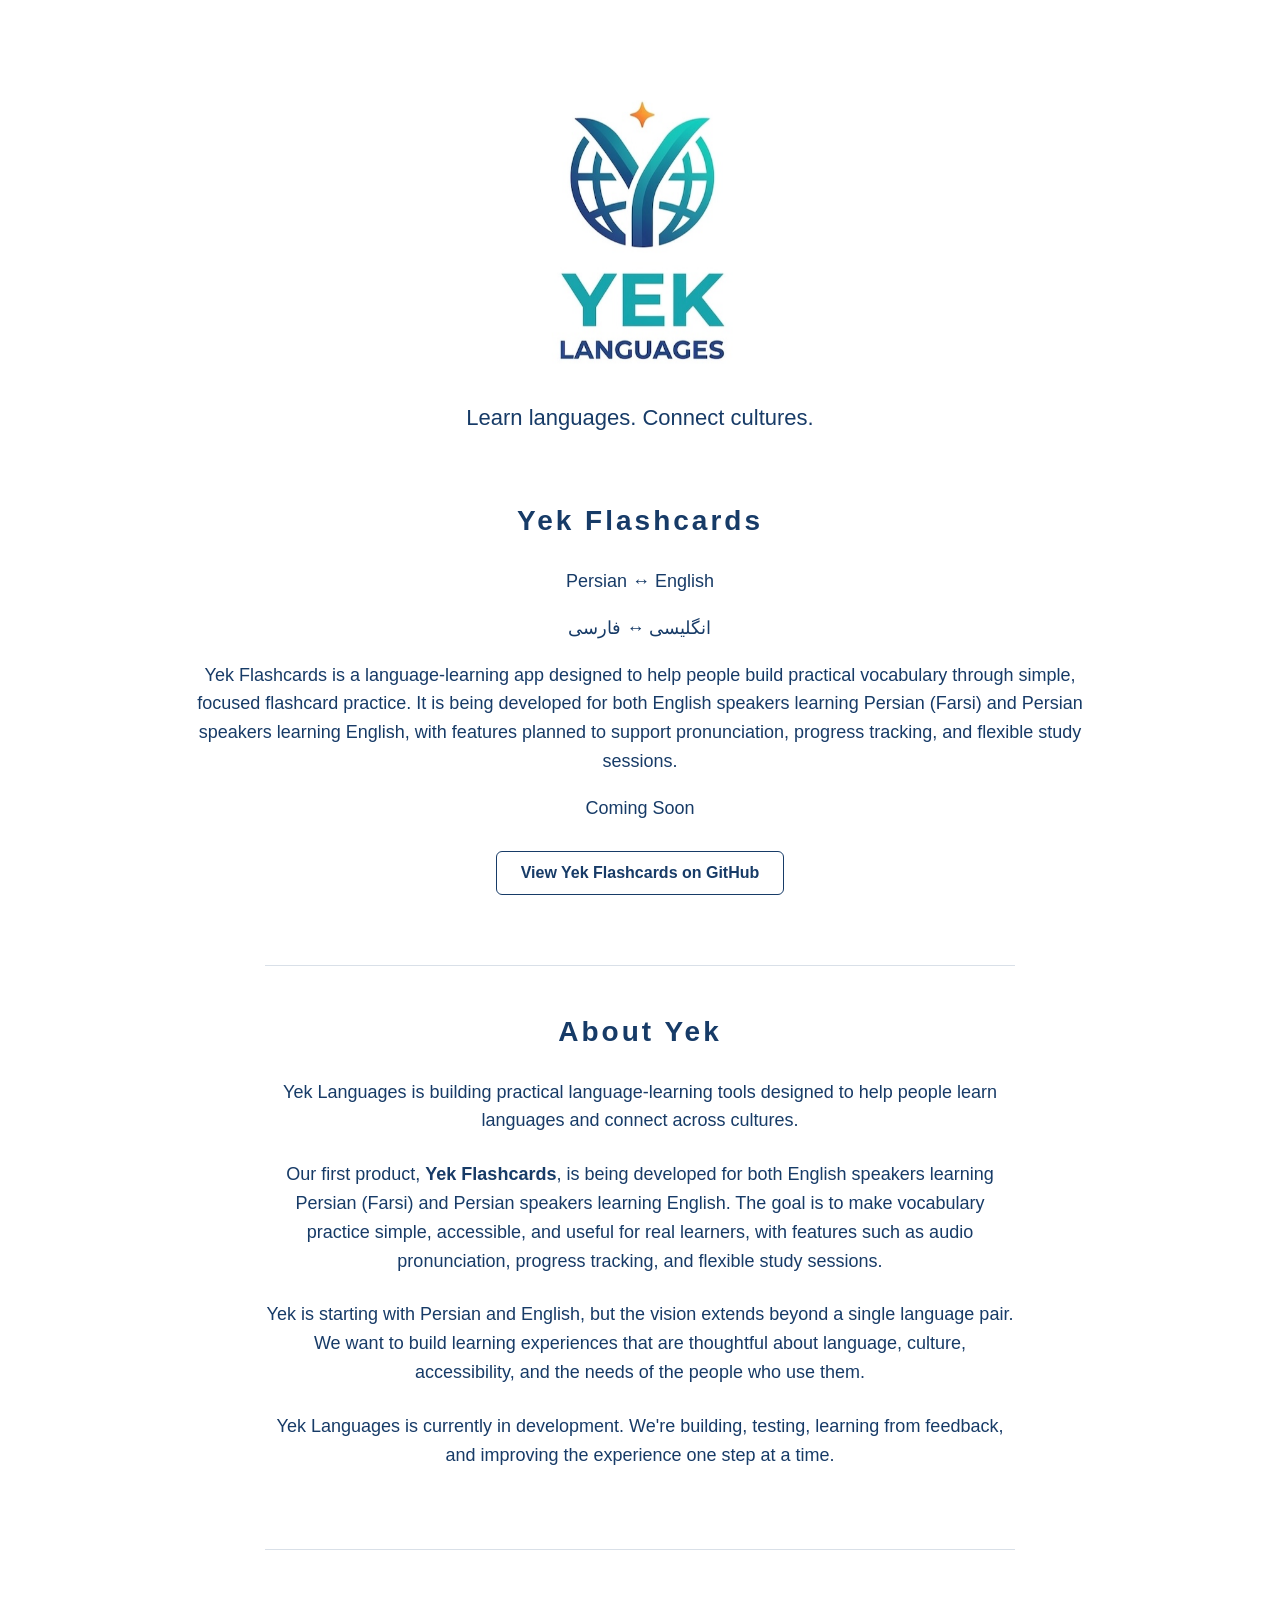
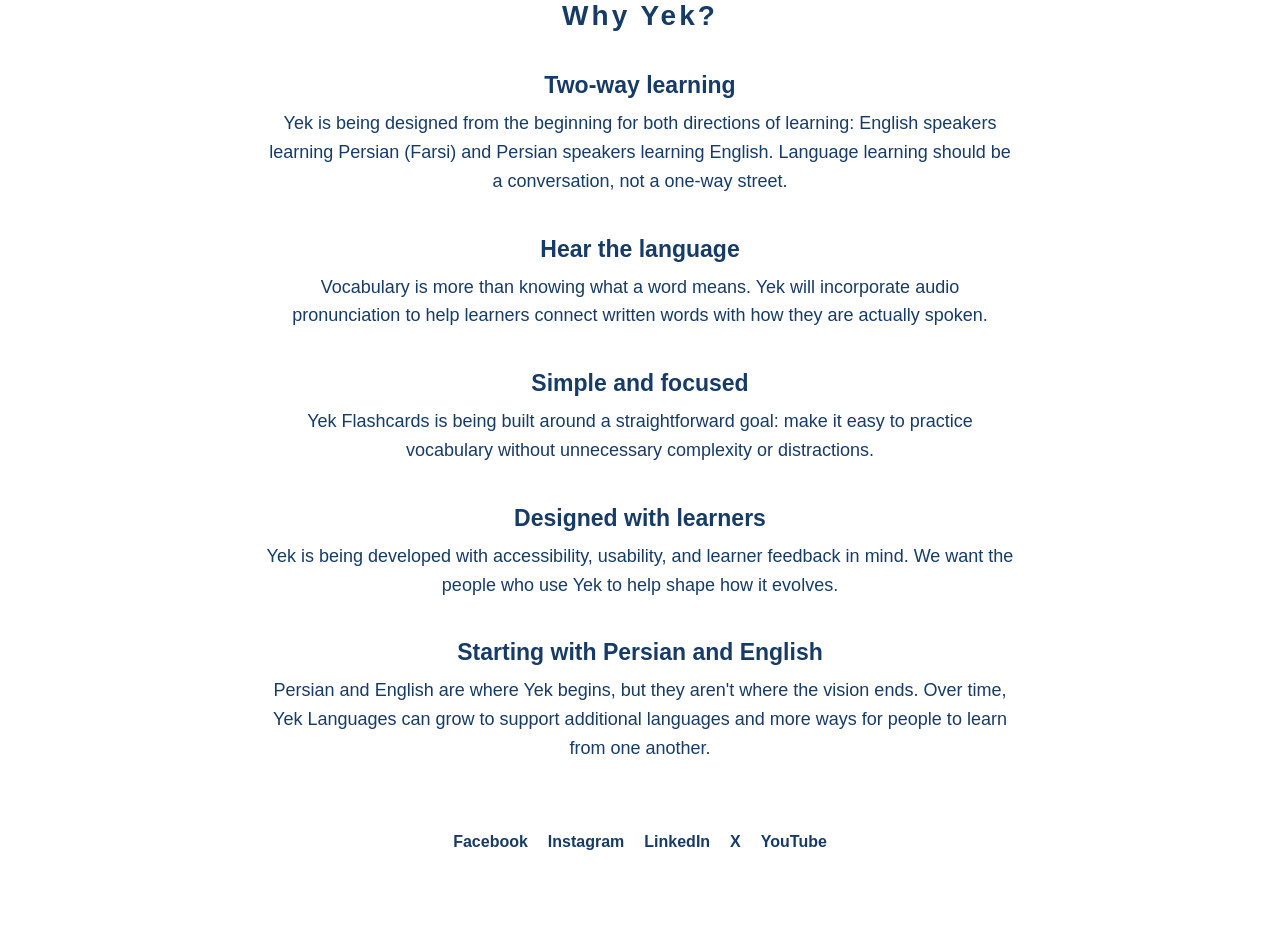
==== index.html @ e6ad4ebd "Update index.html" ====
<!DOCTYPE html>
<html lang="en">
<head>
    <meta charset="UTF-8">
    <meta name="viewport" content="width=device-width, initial-scale=1.0">

    <title>Yek Languages</title>

    <meta name="description" content="Yek Languages — Learn languages. Connect cultures.">

    <link rel="canonical" href="https://yeklanguages.com/">

    <link rel="stylesheet" href="styles.css">

    <!-- Google tag (gtag.js) -->
    <script async src="https://www.googletagmanager.com/gtag/js?id=G-NBSMSTKQWL"></script>
    <script>
      window.dataLayer = window.dataLayer || [];
      function gtag(){dataLayer.push(arguments);}
      gtag('js', new Date());

      gtag('config', 'G-NBSMSTKQWL');
    </script>
</head>

<body>

    <main>
        <img src="logo-crop.png" alt="Yek Languages">

        <p>Learn languages. Connect cultures.</p>

        <section class="flashcards">
            <h2>Yek Flashcards</h2>
        
            <p class="language-pair">
                Persian ↔ English
            </p>
        
            <p class="language-pair-persian">
                انگلیسی ↔ فارسی
            </p>
        
            <p class="app-description">
                Yek Flashcards is a language-learning app designed to help people
                build practical vocabulary through simple, focused flashcard practice.
                It is being developed for both English speakers learning Persian (Farsi)
                and Persian speakers learning English, with features planned to support
                pronunciation, progress tracking, and flexible study sessions.
            </p>
        
            <p class="coming-soon">Coming Soon</p>
        </section>
        
        <a href="https://github.com/jeffkrystek/Yek_flashcard" target="_blank" rel="noopener noreferrer" class="github-link">
            View Yek Flashcards on GitHub
        </a>


        
        <section class="about-yek">
            <h2>About Yek</h2>

            <p>
                Yek Languages is building practical language-learning tools
                designed to help people learn languages and connect across cultures.
            </p>

            <p>
                Our first product, <strong>Yek Flashcards</strong>, is being developed
                for both English speakers learning Persian (Farsi) and Persian
                speakers learning English. The goal is to make vocabulary practice
                simple, accessible, and useful for real learners, with features such
                as audio pronunciation, progress tracking, and flexible study sessions.
            </p>

            <p>
                Yek is starting with Persian and English, but the vision extends
                beyond a single language pair. We want to build learning experiences
                that are thoughtful about language, culture, accessibility, and the
                needs of the people who use them.
            </p>

            <p>
                Yek Languages is currently in development. We're building, testing,
                learning from feedback, and improving the experience one step at a time.
            </p>
        </section>


                <section class="why-yek">
            <h2>Why Yek?</h2>

            <h3>Two-way learning</h3>
            <p>
                Yek is being designed from the beginning for both directions of
                learning: English speakers learning Persian (Farsi) and Persian
                speakers learning English. Language learning should be a
                conversation, not a one-way street.
            </p>

            <h3>Hear the language</h3>
            <p>
                Vocabulary is more than knowing what a word means. Yek will
                incorporate audio pronunciation to help learners connect written
                words with how they are actually spoken.
            </p>

            <h3>Simple and focused</h3>
            <p>
                Yek Flashcards is being built around a straightforward goal:
                make it easy to practice vocabulary without unnecessary
                complexity or distractions.
            </p>

            <h3>Designed with learners</h3>
            <p>
                Yek is being developed with accessibility, usability, and learner
                feedback in mind. We want the people who use Yek to help shape
                how it evolves.
            </p>

            <h3>Starting with Persian and English</h3>
            <p>
                Persian and English are where Yek begins, but they aren't where
                the vision ends. Over time, Yek Languages can grow to support
                additional languages and more ways for people to learn from
                one another.
            </p>
        </section>

        



        <div class="social-links">
    <a href="https://www.facebook.com/profile.php?id=61594041969169" target="_blank" rel="noopener noreferrer">
        Facebook
    </a>

    <a href="https://www.instagram.com/yeklanguages/" target="_blank" rel="noopener noreferrer">
        Instagram
    </a>

    <a href="https://www.linkedin.com/company/yek-languages" target="_blank" rel="noopener noreferrer">
        LinkedIn
    </a>

    <a href="https://x.com/yeklanguages" target="_blank" rel="noopener noreferrer">
        X
    </a>

    <a href="https://www.youtube.com/@yeklanguages" target="_blank" rel="noopener noreferrer">
        YouTube
    </a>
</div>
        
    </main>

</body>
</html>
---- styles.css ----
body {
    margin: 0;
    font-family: Arial, sans-serif;
    background: white;
    color: #173b67;
    text-align: center;
}

main {
    max-width: 900px;
    margin: 60px auto;
    padding: 40px 30px;
}

/* Logo */
img {
    width: 220px;
    max-width: 90%;
}

/* Main tagline */
main > p:first-of-type {
    font-size: 22px;
    margin: 25px 0 70px;
}

/* Section headings */
h2 {
    font-size: 28px;
    letter-spacing: 3px;
    margin: 0 0 30px;
}

/* Product heading */
h3 {
    font-size: 30px;
    margin: 0 0 20px;
}

/* General paragraphs */
p {
    font-size: 18px;
    line-height: 1.6;
}

/* Yek Flashcards section */
main > h3 {
    margin-top: 0;
}

main > h3 + p {
    margin-bottom: 8px;
}

main > h3 + p + p {
    margin-top: 0;
}

main > h3 + p + p + p {
    margin-top: 25px;
    margin-bottom: 50px;
}

/* About Yek */
.about-yek {
    max-width: 750px;
    margin: 70px auto 80px;
    padding-top: 50px;
    border-top: 1px solid #d9e0e8;
}

.about-yek p {
    margin: 0 0 25px;
}

/* Why Yek */
.why-yek {
    max-width: 750px;
    margin: 0 auto 70px;
    padding-top: 50px;
    border-top: 1px solid #d9e0e8;
}

.why-yek h3 {
    font-size: 23px;
    letter-spacing: 0;
    margin: 40px 0 10px;
}

.why-yek p {
    margin: 0 auto;
}

/* GitHub button */
.github-link {
    display: inline-block;
    padding: 12px 24px;
    margin-top: 10px;
    border: 1px solid #173b67;
    border-radius: 6px;
    text-decoration: none;
    font-weight: bold;
    color: #173b67;
}

.github-link:hover {
    opacity: 0.8;
}

/* Social links */
.social-links {
    display: flex;
    justify-content: center;
    gap: 20px;
    margin-top: 35px;
    flex-wrap: wrap;
}

.social-links a {
    text-decoration: none;
    font-weight: bold;
    color: #173b67;
}

.social-links a:hover {
    opacity: 0.7;
}

/* Mobile */
@media (max-width: 600px) {
    main {
        margin: 30px auto;
        padding: 30px 20px;
    }

    p {
        font-size: 17px;
    }

    h2 {
        font-size: 24px;
        letter-spacing: 2px;
    }

    h3 {
        font-size: 26px;
    }

    .about-yek,
    .why-yek {
        padding-top: 35px;
        margin-top: 50px;
        margin-bottom: 55px;
    }

    .why-yek h3 {
        font-size: 21px;
        margin-top: 35px;
    }
}
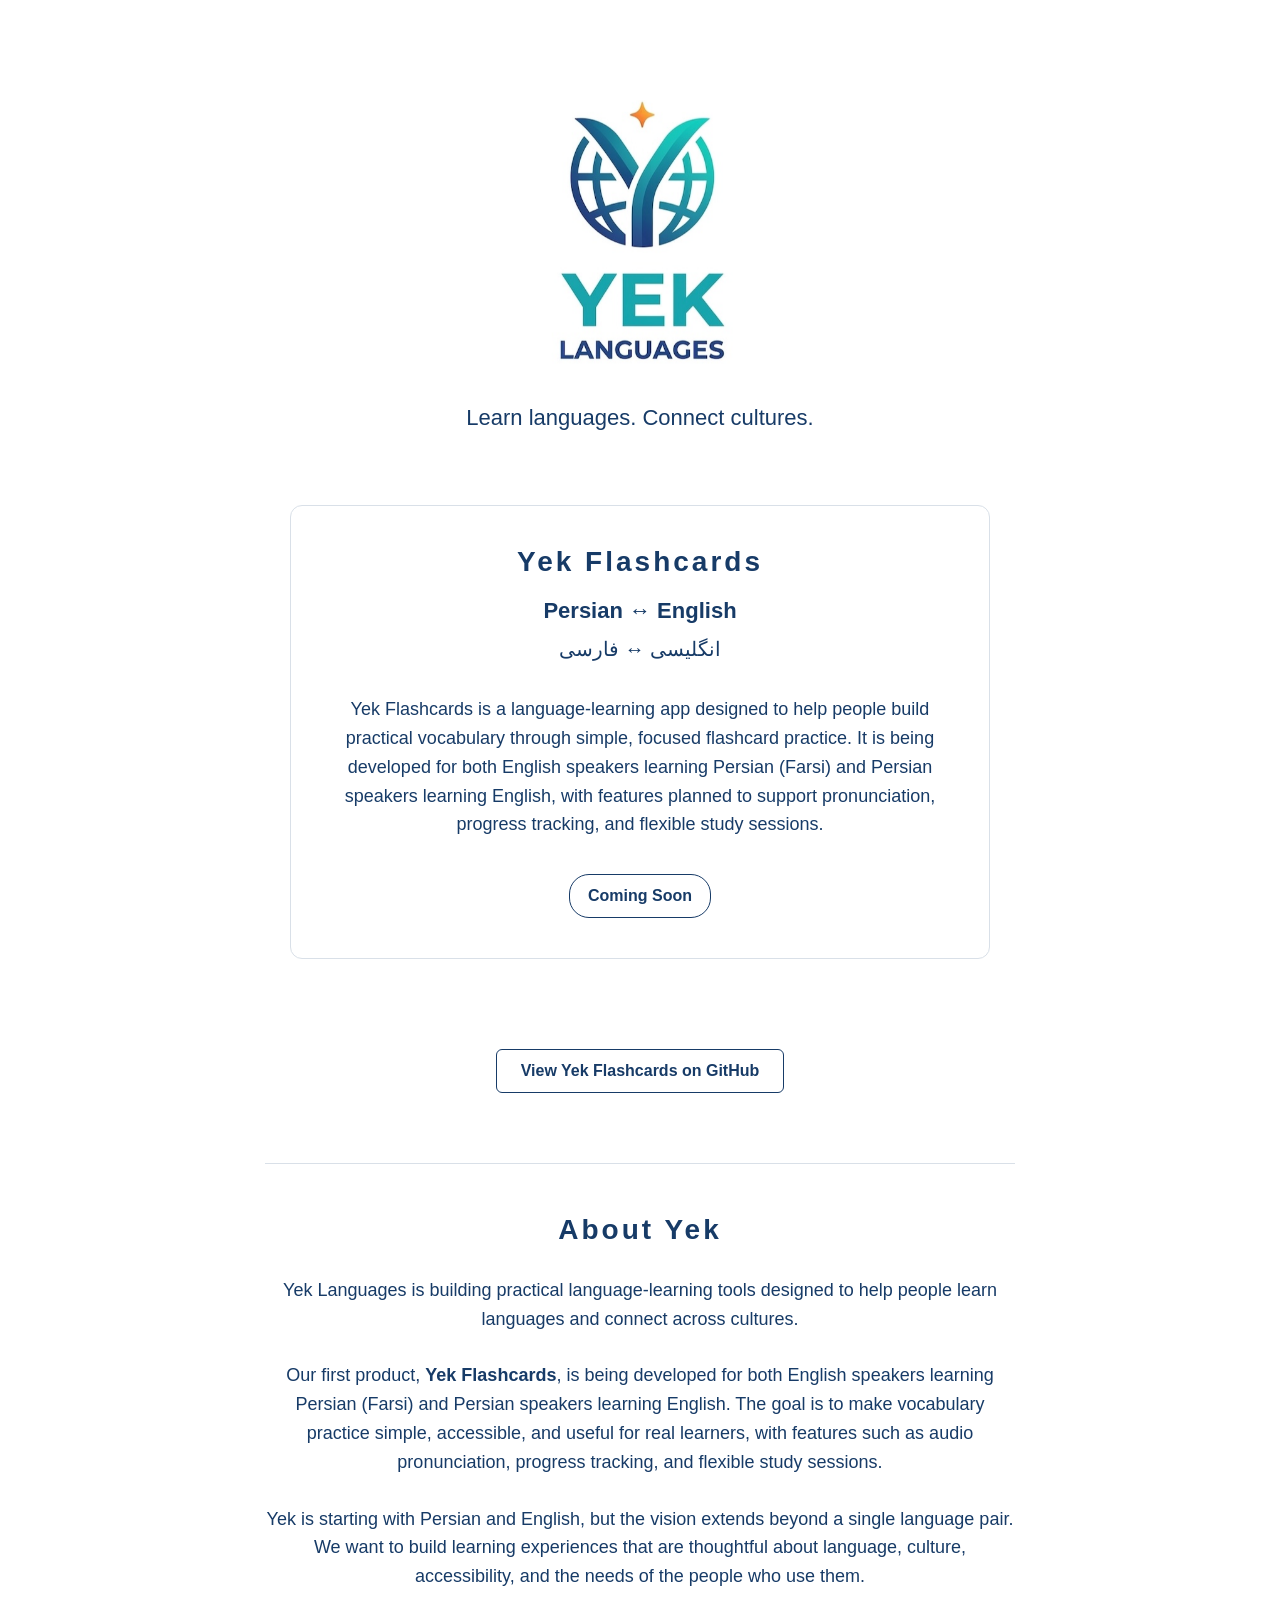
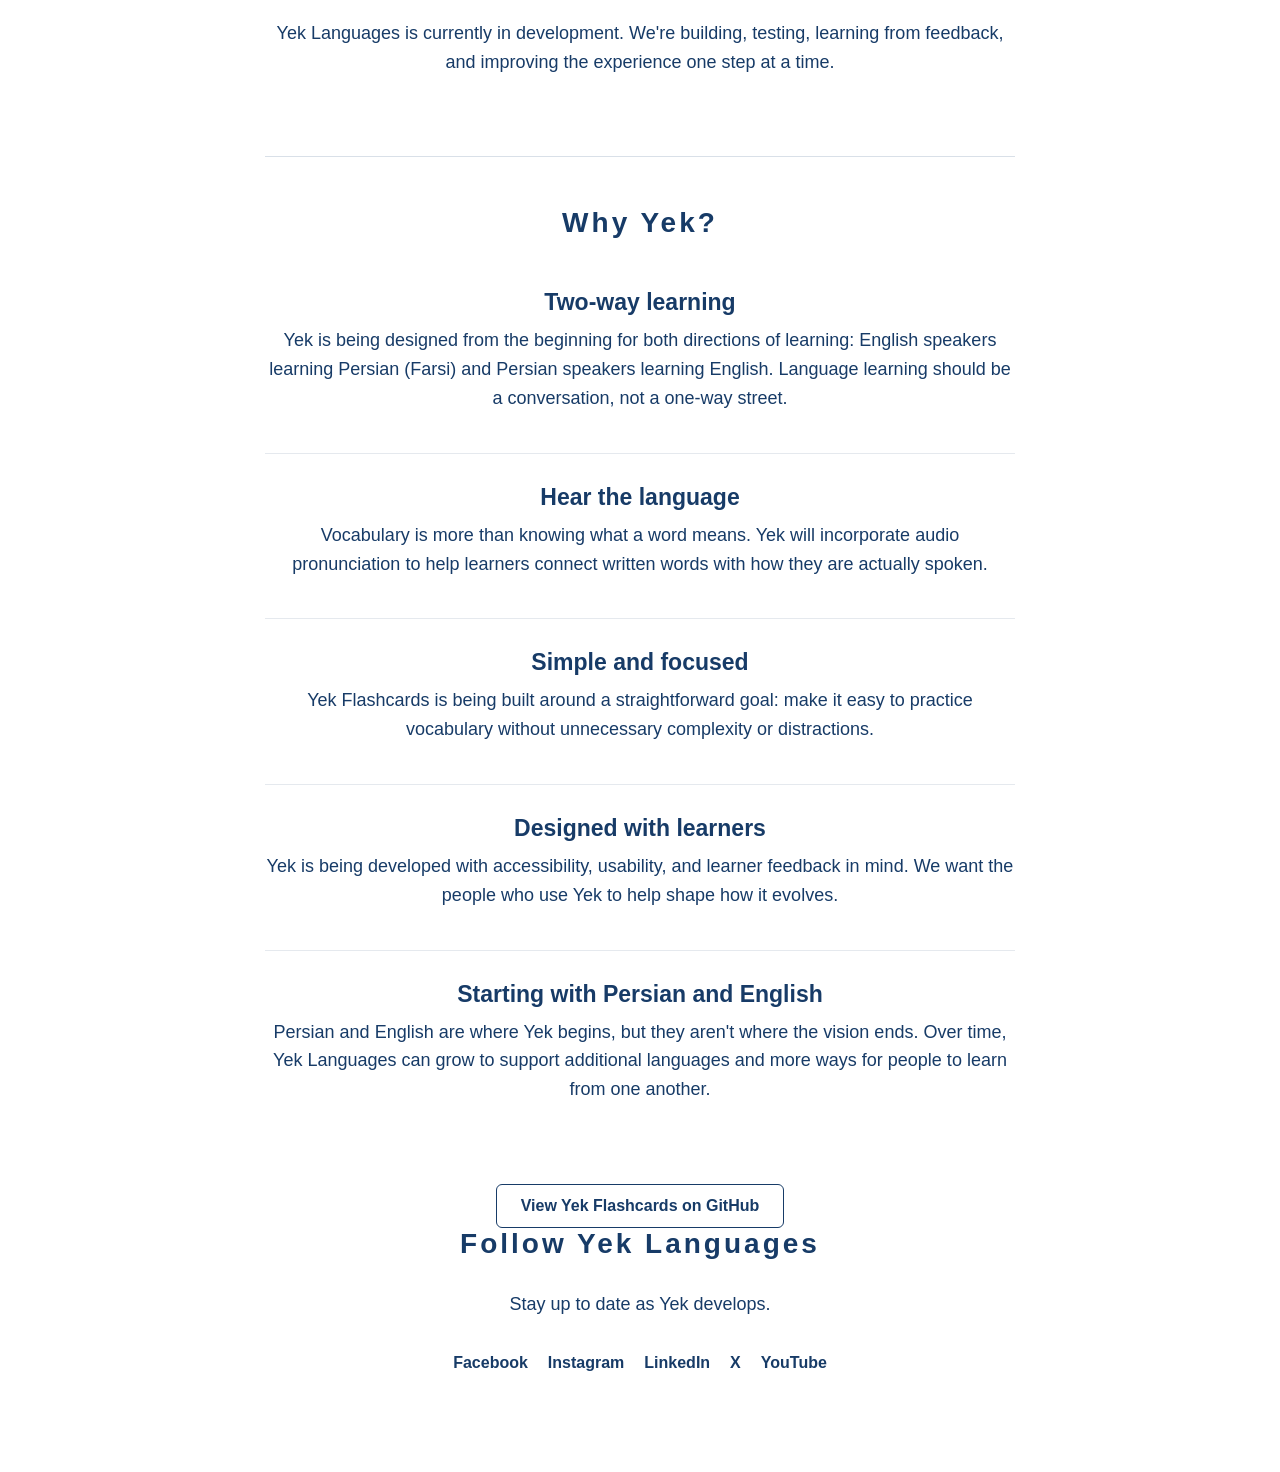
==== commit de5ca8f8: "Update index.html" ====
--- a/index.html
+++ b/index.html
@@ -129,31 +129,39 @@
             </p>
         </section>
 
-        
 
 
+<section class="connect">
+    <a href="https://github.com/jeffkrystek/Yek_flashcard" target="_blank" rel="noopener noreferrer" class="github-link">
+        View Yek Flashcards on GitHub
+    </a>
+
+    <div class="social-section">
+        <h2>Follow Yek Languages</h2>
+
+        <p>
+            Stay up to date as Yek develops.
+        </p>
 
         <div class="social-links">
-    <a href="https://www.facebook.com/profile.php?id=61594041969169" target="_blank" rel="noopener noreferrer">
-        Facebook
-    </a>
-
-    <a href="https://www.instagram.com/yeklanguages/" target="_blank" rel="noopener noreferrer">
-        Instagram
-    </a>
-
-    <a href="https://www.linkedin.com/company/yek-languages" target="_blank" rel="noopener noreferrer">
-        LinkedIn
-    </a>
-
-    <a href="https://x.com/yeklanguages" target="_blank" rel="noopener noreferrer">
-        X
-    </a>
-
-    <a href="https://www.youtube.com/@yeklanguages" target="_blank" rel="noopener noreferrer">
-        YouTube
-    </a>
-</div>
+            <a href="https://www.facebook.com/profile.php?id=61594041969169" target="_blank" rel="noopener noreferrer">
+                Facebook
+            </a>
+            <a href="https://www.instagram.com/yeklanguages/" target="_blank" rel="noopener noreferrer">
+                Instagram
+            </a>
+            <a href="https://www.linkedin.com/company/yek-languages" target="_blank" rel="noopener noreferrer">
+                LinkedIn
+            </a>
+            <a href="https://x.com/yeklanguages" target="_blank" rel="noopener noreferrer">
+                X
+            </a>
+            <a href="https://www.youtube.com/@yeklanguages" target="_blank" rel="noopener noreferrer">
+                YouTube
+            </a>
+        </div>
+    </div>
+</section>
         
     </main>
 
--- a/styles.css
+++ b/styles.css
@@ -43,22 +43,40 @@
     line-height: 1.6;
 }
 
-/* Yek Flashcards section */
-main > h3 {
-    margin-top: 0;
-}
-
-main > h3 + p {
-    margin-bottom: 8px;
-}
-
-main > h3 + p + p {
-    margin-top: 0;
-}
-
-main > h3 + p + p + p {
-    margin-top: 25px;
-    margin-bottom: 50px;
+/* Yek Flashcards */
+.flashcards {
+    max-width: 700px;
+    margin: 0 auto 80px;
+}
+
+.flashcards h2 {
+    margin-bottom: 15px;
+}
+
+.language-pair {
+    font-size: 22px;
+    font-weight: bold;
+    margin: 0;
+}
+
+.language-pair-persian {
+    font-size: 20px;
+    margin: 5px 0 30px;
+}
+
+.app-description {
+    max-width: 650px;
+    margin: 0 auto 25px;
+}
+
+.coming-soon {
+    display: inline-block;
+    margin: 10px 0 0;
+    padding: 8px 18px;
+    border: 1px solid #173b67;
+    border-radius: 20px;
+    font-size: 16px;
+    font-weight: bold;
 }
 
 /* About Yek */
@@ -70,7 +88,7 @@
 }
 
 .about-yek p {
-    margin: 0 0 25px;
+    margin: 0 0 28px;
 }
 
 /* Why Yek */
@@ -89,6 +107,16 @@
 
 .why-yek p {
     margin: 0 auto;
+}
+
+/* Why Yek feature sections */
+.why-yek h3 {
+    padding-top: 10px;
+}
+
+.why-yek h3:not(:first-of-type) {
+    border-top: 1px solid #e5e9ee;
+    padding-top: 30px;
 }
 
 /* GitHub button */
@@ -126,6 +154,24 @@
     opacity: 0.7;
 }
 
+/* Flashcards product card */
+.flashcards {
+    max-width: 700px;
+    margin: 0 auto 80px;
+    padding: 40px 35px;
+    border: 1px solid #d9e0e8;
+    border-radius: 12px;
+    box-sizing: border-box;
+}
+
+.flashcards h2 {
+    margin-bottom: 15px;
+}
+
+.flashcards .app-description {
+    max-width: 600px;
+}
+
 /* Mobile */
 @media (max-width: 600px) {
     main {
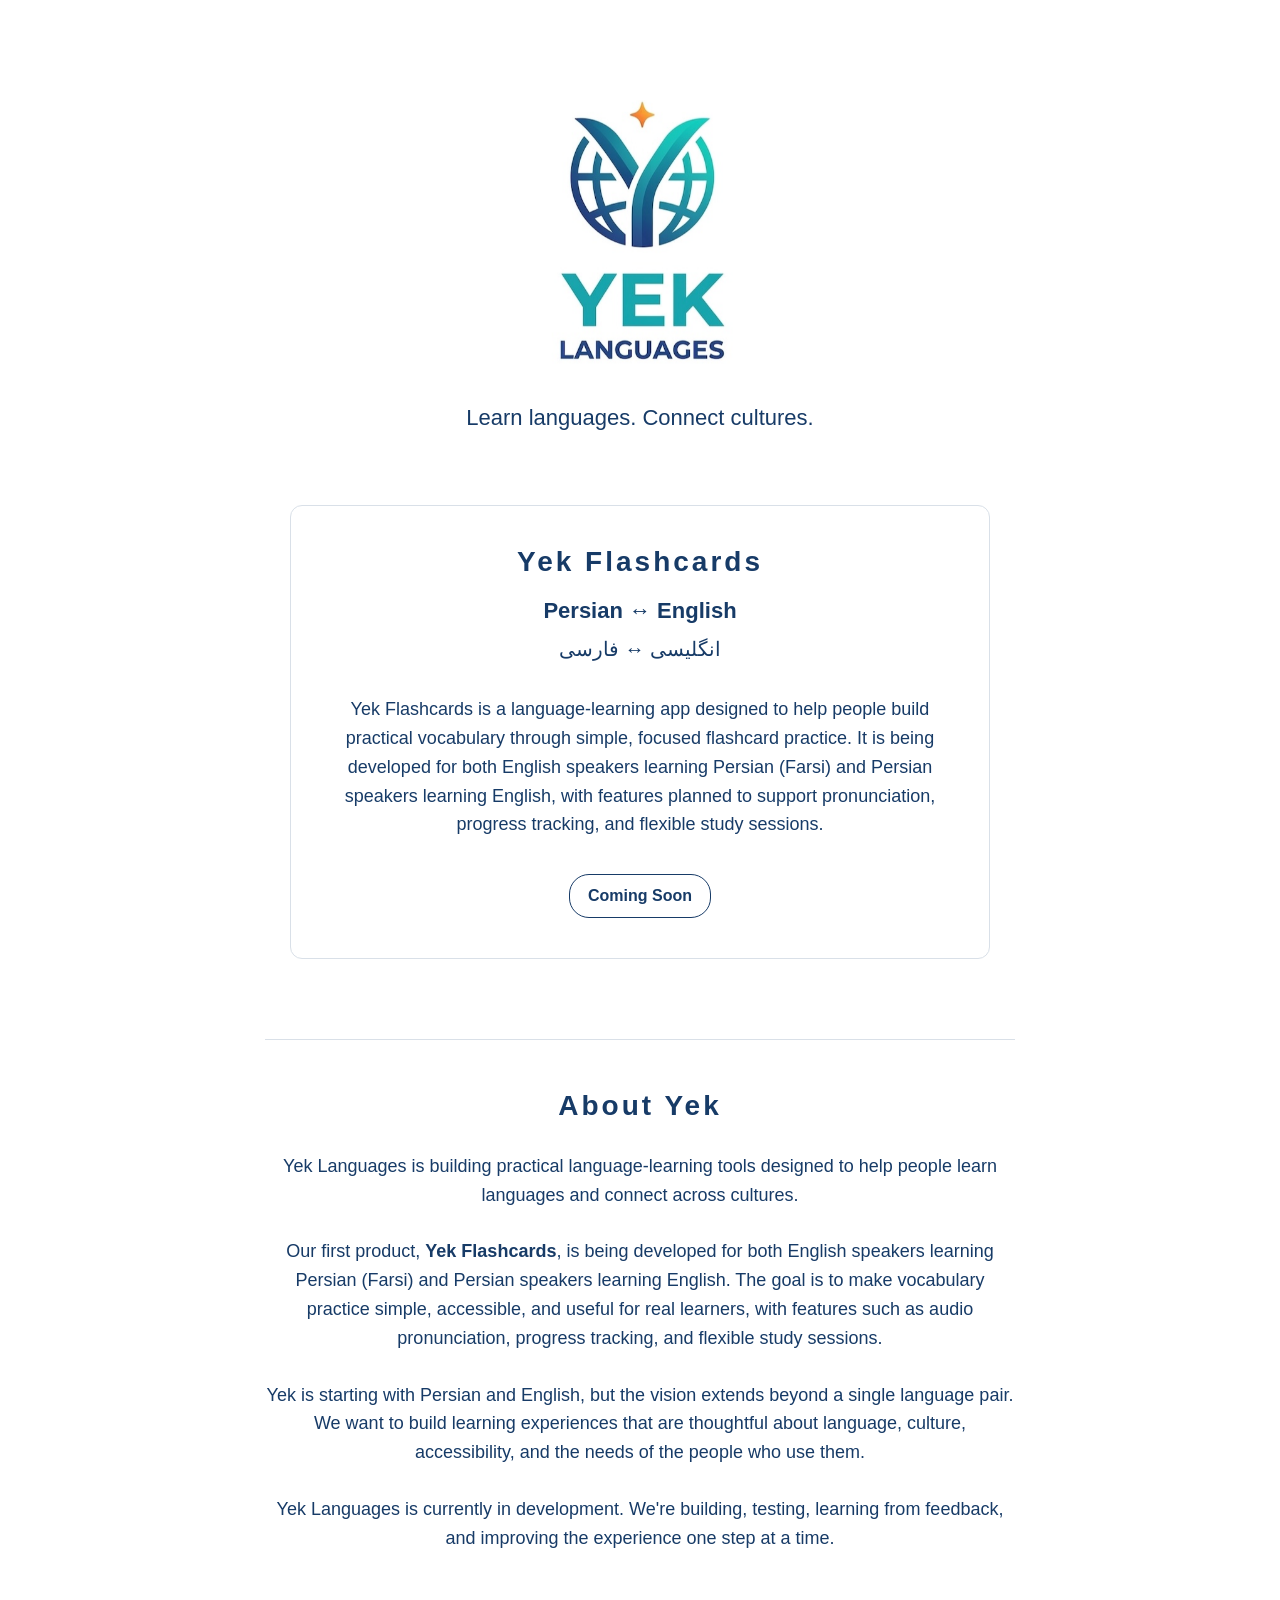
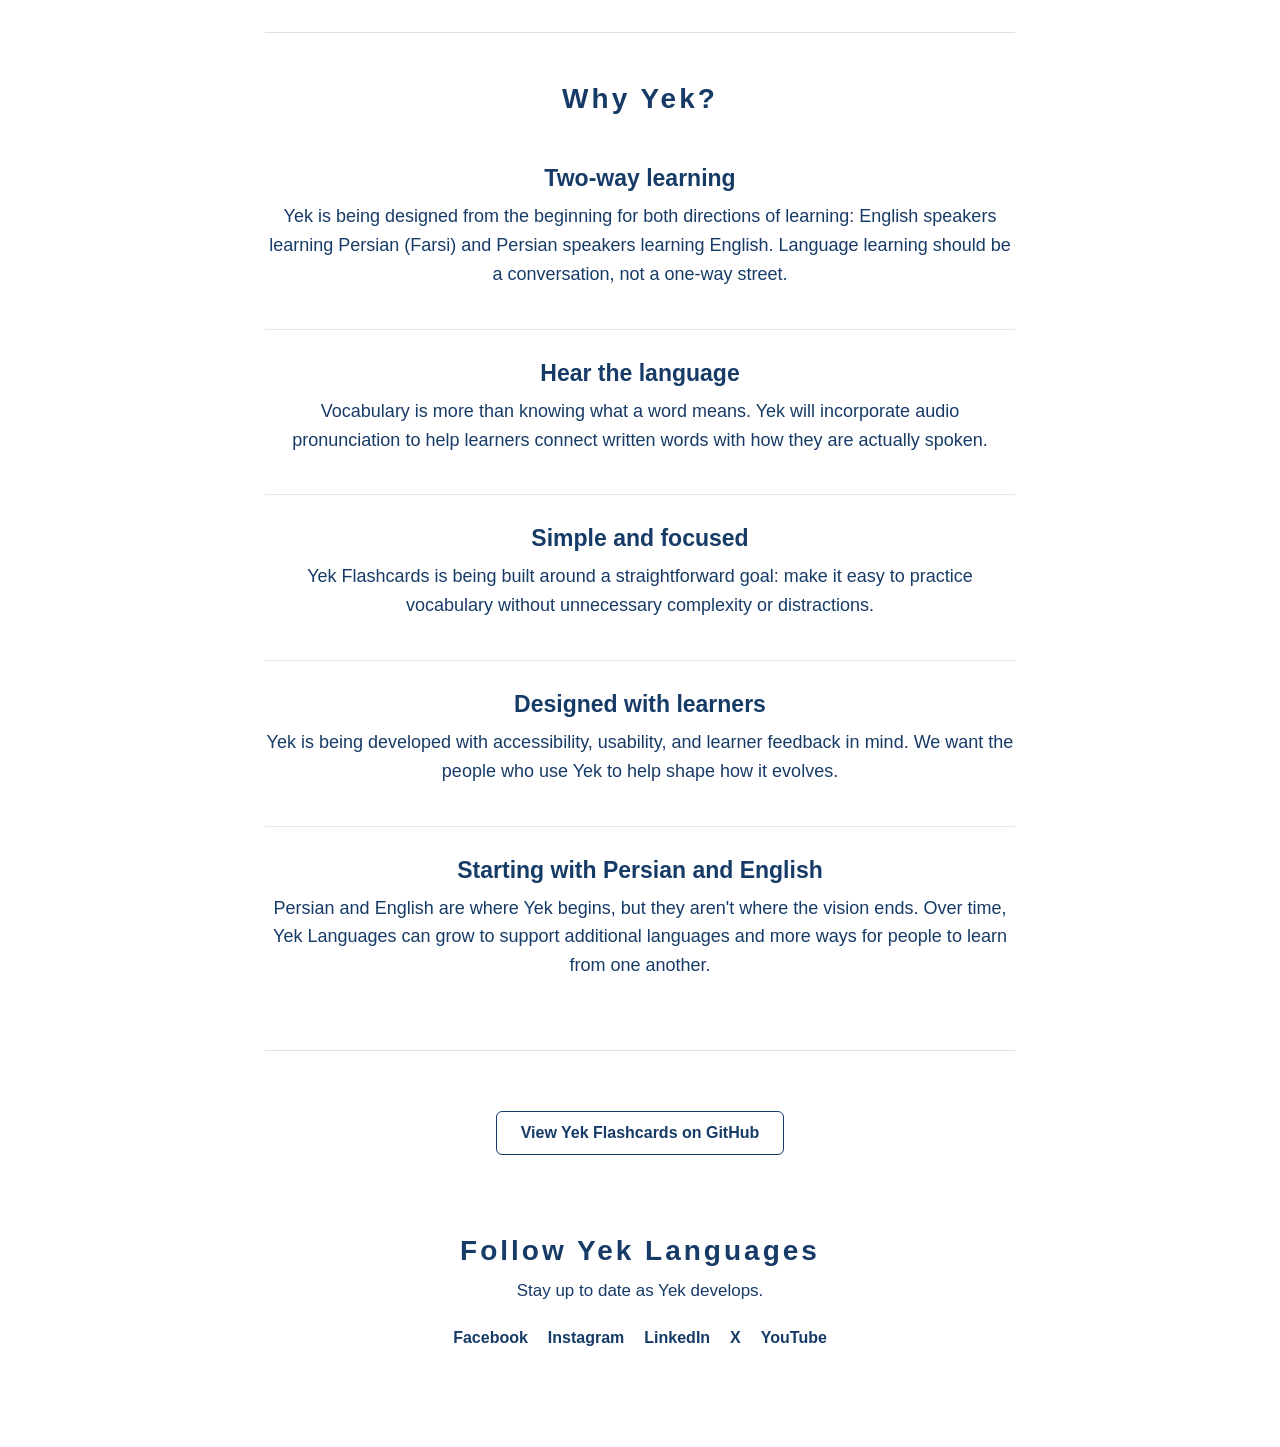
==== commit dfb6ee8d: "Update index.html" ====
--- a/index.html
+++ b/index.html
@@ -51,11 +51,6 @@
         
             <p class="coming-soon">Coming Soon</p>
         </section>
-        
-        <a href="https://github.com/jeffkrystek/Yek_flashcard" target="_blank" rel="noopener noreferrer" class="github-link">
-            View Yek Flashcards on GitHub
-        </a>
-
 
         
         <section class="about-yek">
--- a/styles.css
+++ b/styles.css
@@ -154,6 +154,31 @@
     opacity: 0.7;
 }
 
+/* Connect section */
+.connect {
+    max-width: 750px;
+    margin: 0 auto;
+    padding-top: 50px;
+    border-top: 1px solid #d9e0e8;
+}
+
+.social-section {
+    margin-top: 80px;
+}
+
+.social-section h2 {
+    margin-bottom: 10px;
+}
+
+.social-section p {
+    margin: 0 0 25px;
+    font-size: 17px;
+}
+
+.social-links {
+    margin-top: 0;
+}
+
 /* Flashcards product card */
 .flashcards {
     max-width: 700px;
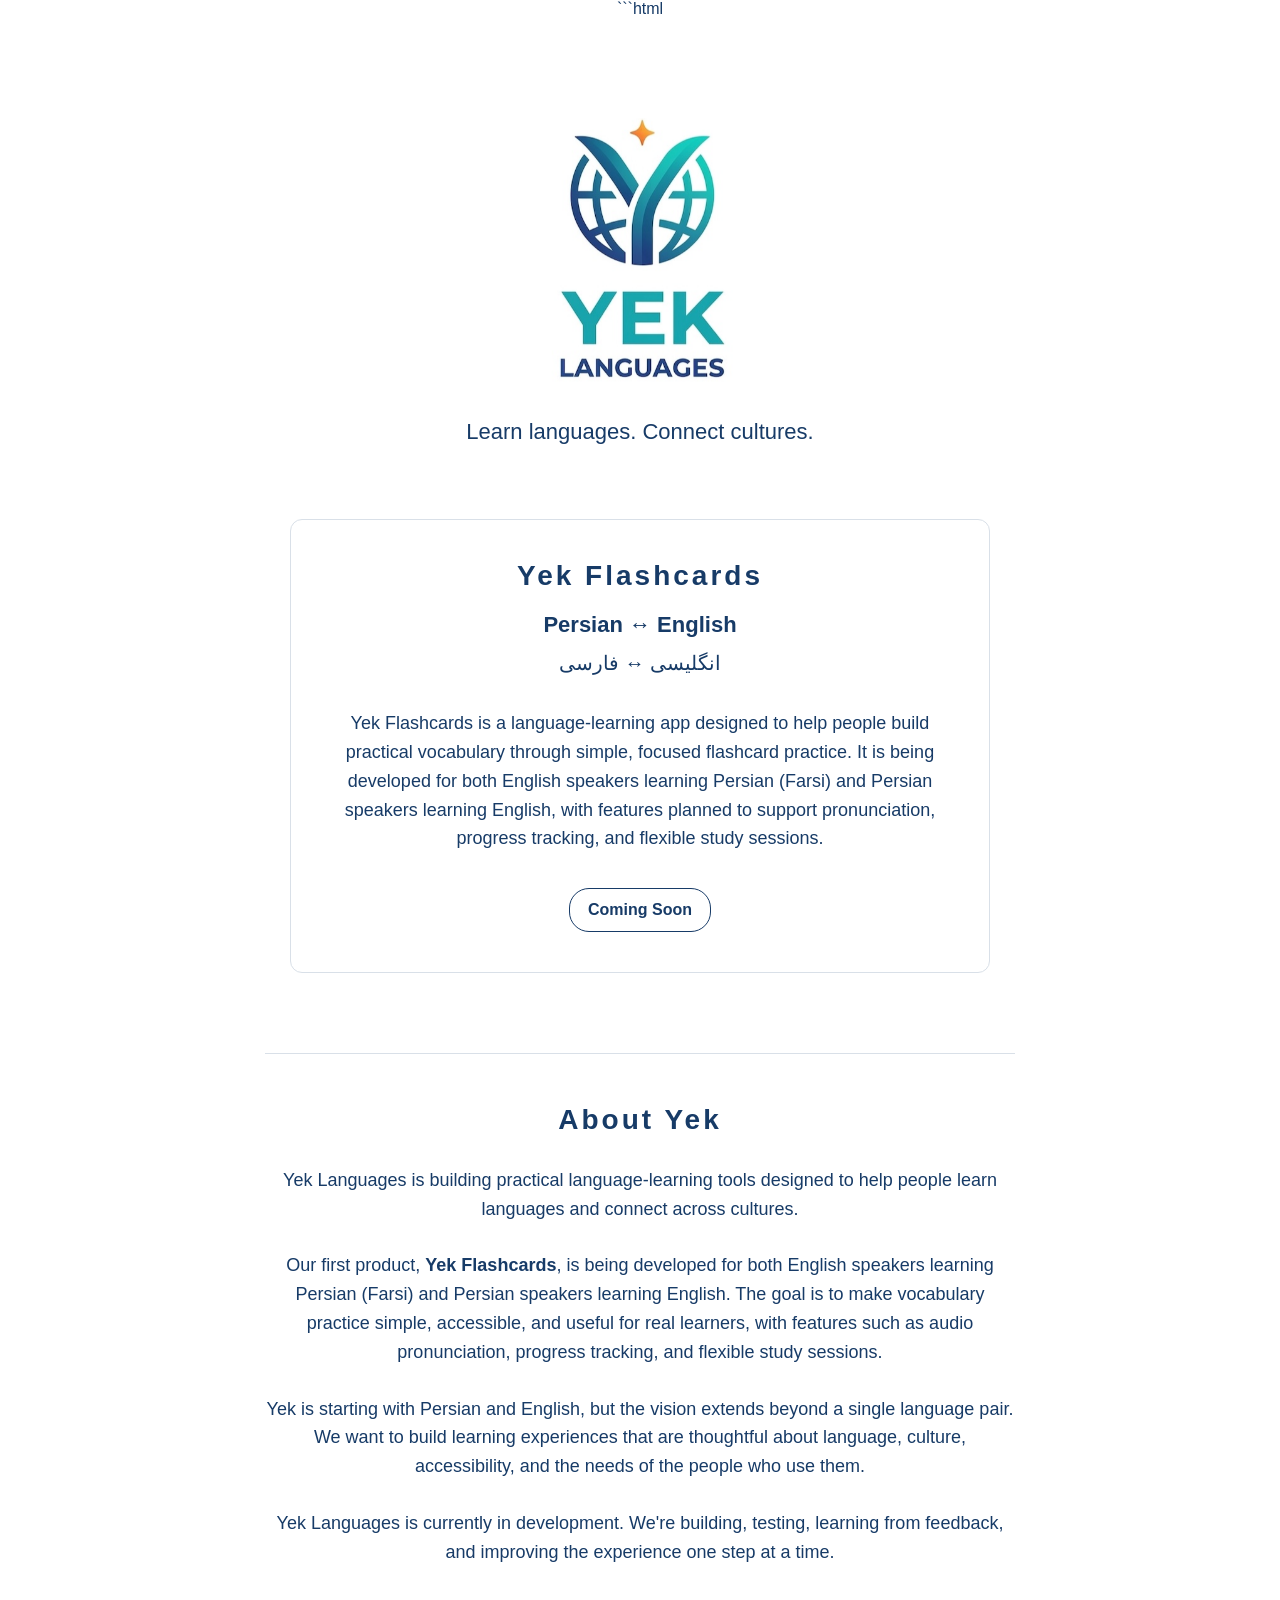
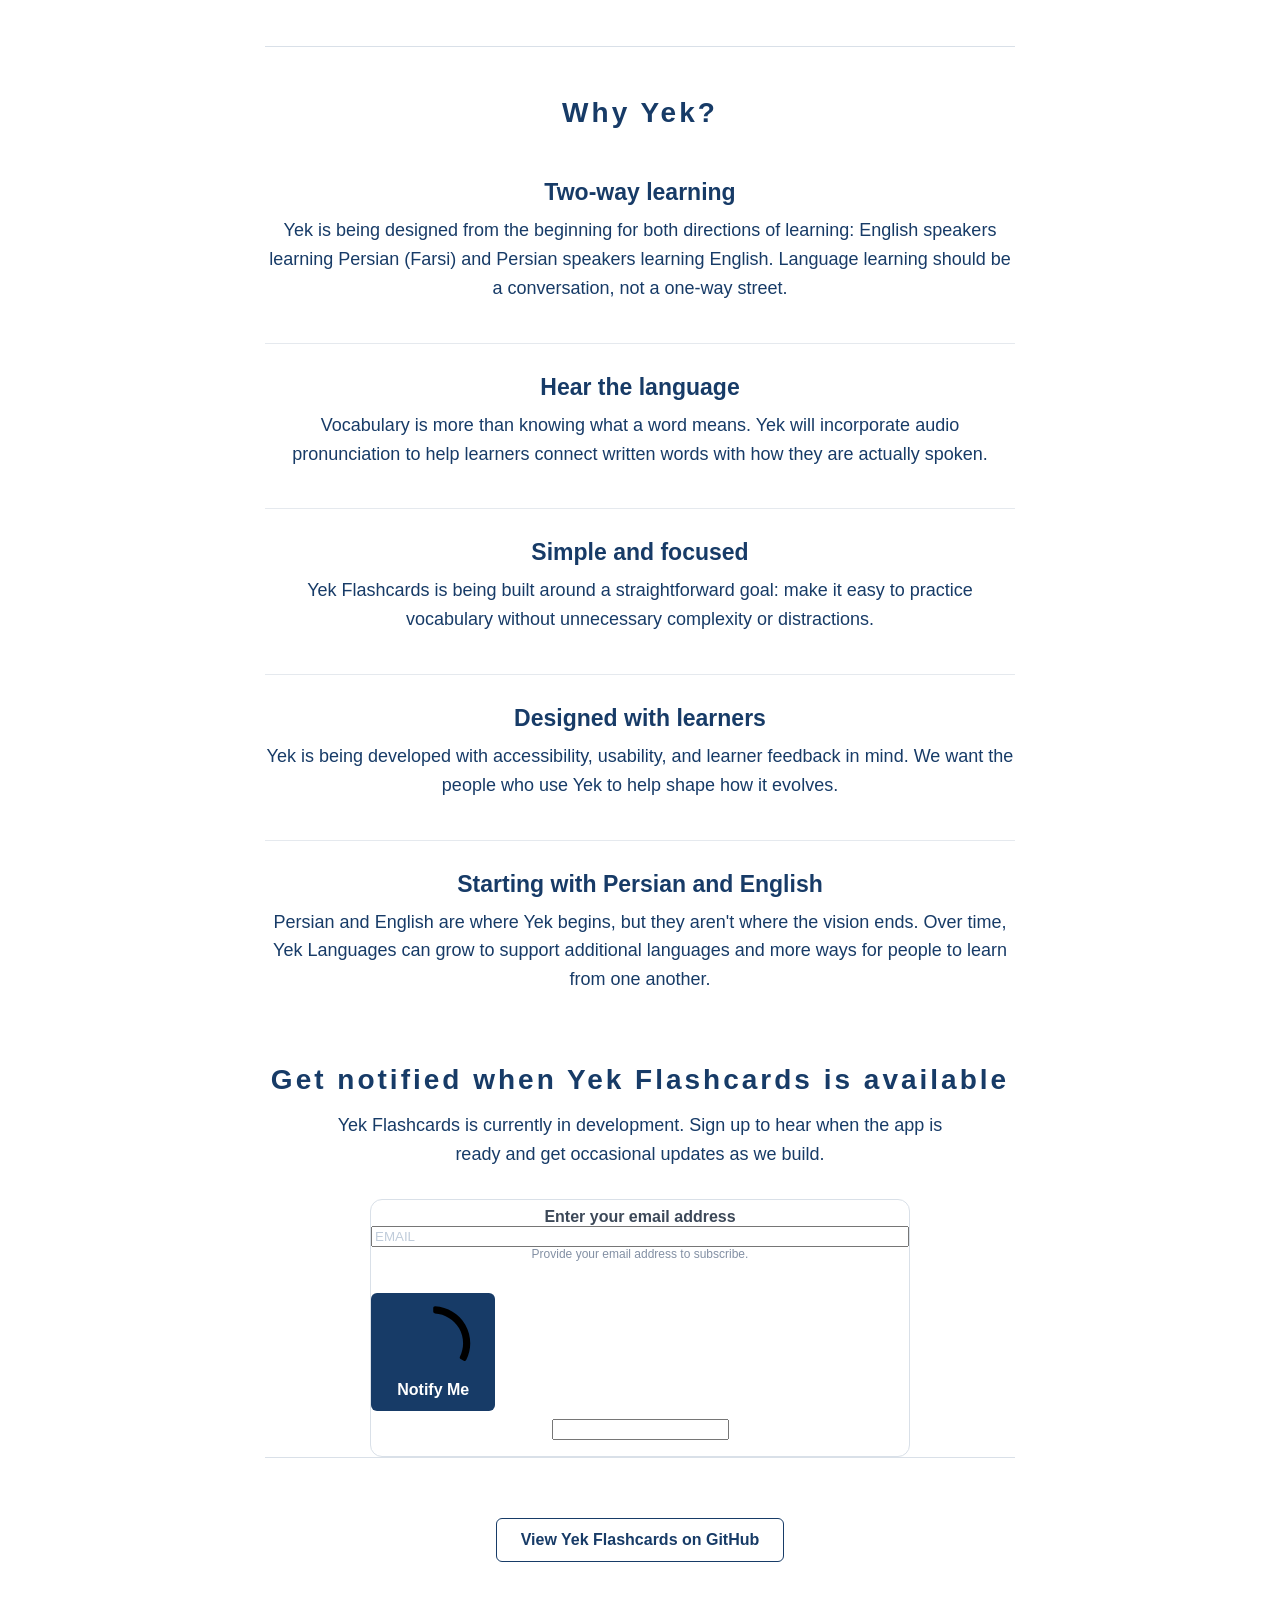
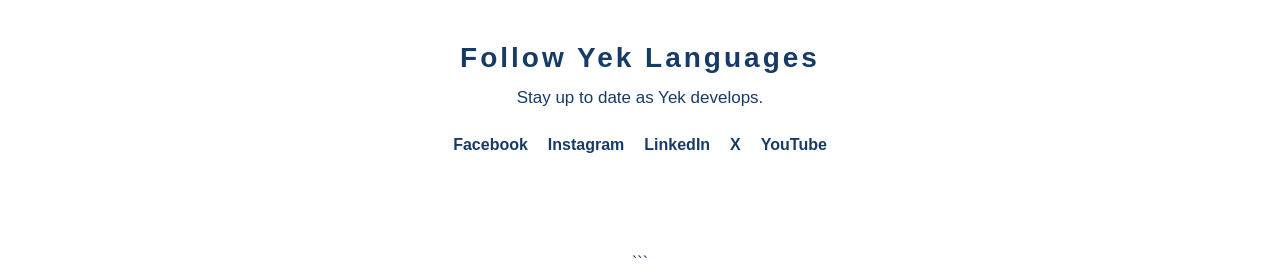
==== commit dbc63ad9: "Update index.html" ====
--- a/index.html
+++ b/index.html
@@ -1,3 +1,4 @@
+```html
 <!DOCTYPE html>
 <html lang="en">
 <head>
@@ -11,6 +12,7 @@
     <link rel="canonical" href="https://yeklanguages.com/">
 
     <link rel="stylesheet" href="styles.css">
+    <link rel="icon" type="image/png" href="favicon.png">
 
     <!-- Google tag (gtag.js) -->
     <script async src="https://www.googletagmanager.com/gtag/js?id=G-NBSMSTKQWL"></script>
@@ -21,26 +23,88 @@
 
       gtag('config', 'G-NBSMSTKQWL');
     </script>
+
+    <!-- Brevo form styles -->
+    <style>
+        @font-face {
+            font-display: block;
+            font-family: Roboto;
+            src: url("https://assets.brevo.com/font/Roboto/Latin/normal/normal/7529907e9eaf8ebb5220c5f9850e3811.woff2") format("woff2"),
+                 url("https://assets.brevo.com/font/Roboto/Latin/normal/normal/25c678feafdc175a70922a116c9be3e7.woff") format("woff");
+        }
+
+        @font-face {
+            font-display: fallback;
+            font-family: Roboto;
+            font-weight: 600;
+            src: url("https://assets.brevo.com/font/Roboto/Latin/medium/normal/6e9caeeafb1f3491be3e32744bc30440.woff2") format("woff2"),
+                 url("https://assets.brevo.com/font/Roboto/Latin/medium/normal/71501f0d8d5aa95960f6475d5487d4c2.woff") format("woff");
+        }
+
+        @font-face {
+            font-display: fallback;
+            font-family: Roboto;
+            font-weight: 700;
+            src: url("https://assets.brevo.com/font/Roboto/Latin/bold/normal/3ef7cf158f310cf752d5ad08cd0e7e60.woff2") format("woff2"),
+                 url("https://assets.brevo.com/font/Roboto/Latin/bold/normal/ece3a1d82f18b60bcce0211725c476aa.woff") format("woff");
+        }
+
+        :where(.sib-form-message-panel) {
+            display: none;
+        }
+
+        :where(.sib-form-message-panel .sib-notification__icon) {
+            width: 20px;
+            height: 20px;
+        }
+
+        #sib-container input:-ms-input-placeholder {
+            font-family: Helvetica, sans-serif;
+            text-align: left;
+            color: #c0ccda;
+        }
+
+        #sib-container input::placeholder {
+            font-family: Helvetica, sans-serif;
+            text-align: left;
+            color: #c0ccda;
+        }
+
+        #sib-container textarea::placeholder {
+            font-family: Helvetica, sans-serif;
+            text-align: left;
+            color: #c0ccda;
+        }
+
+        #sib-container a {
+            text-decoration: underline;
+            color: #2BB2FC;
+        }
+    </style>
+
+    <link rel="stylesheet" href="https://sibforms.com/forms/end-form/build/sib-styles.css">
 </head>
 
 <body>
 
     <main>
+
         <img src="logo-crop.png" alt="Yek Languages">
 
         <p>Learn languages. Connect cultures.</p>
+
 
         <section class="flashcards">
             <h2>Yek Flashcards</h2>
-        
+
             <p class="language-pair">
                 Persian ↔ English
             </p>
-        
+
             <p class="language-pair-persian">
                 انگلیسی ↔ فارسی
             </p>
-        
+
             <p class="app-description">
                 Yek Flashcards is a language-learning app designed to help people
                 build practical vocabulary through simple, focused flashcard practice.
@@ -48,11 +112,11 @@
                 and Persian speakers learning English, with features planned to support
                 pronunciation, progress tracking, and flexible study sessions.
             </p>
-        
+
             <p class="coming-soon">Coming Soon</p>
         </section>
 
-        
+
         <section class="about-yek">
             <h2>About Yek</h2>
 
@@ -83,7 +147,7 @@
         </section>
 
 
-                <section class="why-yek">
+        <section class="why-yek">
             <h2>Why Yek?</h2>
 
             <h3>Two-way learning</h3>
@@ -125,40 +189,265 @@
         </section>
 
 
-
-<section class="connect">
-    <a href="https://github.com/jeffkrystek/Yek_flashcard" target="_blank" rel="noopener noreferrer" class="github-link">
-        View Yek Flashcards on GitHub
-    </a>
-
-    <div class="social-section">
-        <h2>Follow Yek Languages</h2>
-
-        <p>
-            Stay up to date as Yek develops.
-        </p>
-
-        <div class="social-links">
-            <a href="https://www.facebook.com/profile.php?id=61594041969169" target="_blank" rel="noopener noreferrer">
-                Facebook
+        <!-- Early Access Signup -->
+        <section class="early-access">
+
+            <h2>Get notified when Yek Flashcards is available</h2>
+
+            <p class="early-access-intro">
+                Yek Flashcards is currently in development. Sign up to hear when
+                the app is ready and get occasional updates as we build.
+            </p>
+
+            <!-- Begin Brevo Form -->
+            <div class="sib-form" style="text-align: center; background-color: transparent;">
+                <div id="sib-form-container" class="sib-form-container">
+
+                    <div id="error-message"
+                         class="sib-form-message-panel"
+                         style="font-family: Helvetica, sans-serif; font-size:16px; text-align:left; color:#661d1d; background-color:#ffeded; border-color:#ff4949; border-radius:6px; max-width:540px;">
+                        <div class="sib-form-message-panel__text sib-form-message-panel__text--center">
+                            <span class="sib-form-message-panel__inner-text">
+                                Something went wrong. Please try again.
+                            </span>
+                        </div>
+                    </div>
+
+                    <div id="success-message"
+                         class="sib-form-message-panel"
+                         style="font-family: Helvetica, sans-serif; font-size:16px; text-align:left; color:#085229; background-color:#e7faf0; border-color:#13ce66; border-radius:6px; max-width:540px;">
+                        <div class="sib-form-message-panel__text sib-form-message-panel__text--center">
+                            <span class="sib-form-message-panel__inner-text">
+                                Thanks! Please check your email to confirm your signup.
+                            </span>
+                        </div>
+                    </div>
+
+                    <div id="sib-container"
+                         class="sib-container--large sib-container--vertical"
+                         style="max-width:540px; text-align:center; background-color:rgba(255,255,255,1); border-width:1px; border-style:solid; border-color:#d9e0e8; border-radius:12px; direction:ltr;">
+
+                        <form id="sib-form"
+                              method="POST"
+                              action="https://94cde60f.sibforms.com/serve/[base64]"
+                              data-type="subscription">
+
+                            <div style="padding: 8px 0;">
+                                <div class="sib-input sib-form-block">
+                                    <div class="form__entry entry_block">
+
+                                        <div class="form__label-row">
+
+                                            <label class="entry__label"
+                                                   style="font-weight:700; text-align:left; font-family:Helvetica, sans-serif; font-size:16px; color:#3c4858;"
+                                                   for="EMAIL"
+                                                   data-required="*">
+                                                Enter your email address
+                                            </label>
+
+                                            <div class="entry__field">
+                                                <input class="input"
+                                                       type="text"
+                                                       id="EMAIL"
+                                                       name="EMAIL"
+                                                       autocomplete="off"
+                                                       value=""
+                                                       placeholder="EMAIL"
+                                                       data-required="true"
+                                                       required />
+                                            </div>
+
+                                        </div>
+
+                                        <label class="entry__error entry__error--primary"
+                                               style="font-family:Helvetica, sans-serif; font-size:16px; text-align:left; color:#661d1d; background-color:#ffeded; border-color:#ff4949; border-radius:6px;">
+                                        </label>
+
+                                        <label class="entry__specification"
+                                               style="font-family:Helvetica, sans-serif; font-size:12px; text-align:left; color:#8390A4;">
+                                            Provide your email address to subscribe.
+                                        </label>
+
+                                    </div>
+                                </div>
+                            </div>
+
+
+                            <div style="padding: 8px 0;">
+                                <div class="sib-captcha sib-form-block">
+                                    <div class="form__entry entry_block">
+
+                                        <div class="form__label-row">
+
+                                            <script>
+                                                function handleCaptchaResponse() {
+                                                    var event = new Event('captchaChange');
+                                                    document.getElementById('sib-captcha').dispatchEvent(event);
+                                                }
+                                            </script>
+
+                                            <div class="g-recaptcha sib-visible-recaptcha"
+                                                 id="sib-captcha"
+                                                 data-sitekey="6Lcbk7MtAAAAAE6bC-dKfKsB3mutTtWnLpU_1lzA"
+                                                 data-callback="handleCaptchaResponse"
+                                                 style="direction:ltr;">
+                                            </div>
+
+                                        </div>
+
+                                        <label class="entry__error entry__error--primary"
+                                               style="font-family:Helvetica, sans-serif; font-size:16px; text-align:left; color:#661d1d; background-color:#ffeded; border-color:#ff4949; border-radius:6px;">
+                                        </label>
+
+                                    </div>
+                                </div>
+                            </div>
+
+
+                            <div style="padding: 8px 0;">
+                                <div class="sib-form-block" style="text-align:left">
+
+                                    <button class="sib-form-block__button sib-form-block__button-with-loader"
+                                            style="font-family:Helvetica, sans-serif; font-size:16px; font-weight:700; text-align:center; color:#FFFFFF; background-color:#173b67; border-width:0px; border-radius:6px;"
+                                            form="sib-form"
+                                            type="submit">
+
+                                        <svg class="icon clickable__icon progress-indicator__icon sib-hide-loader-icon"
+                                             viewBox="0 0 512 512">
+                                            <path d="M460.116 373.846l-20.823-12.022c-5.541-3.199-7.54-10.159-4.663-15.874 30.137-59.886 28.343-131.652-5.386-189.946-33.641-58.394-94.896-95.833-161.827-99.676C261.028 55.961 256 50.751 256 44.352V20.309c0-6.904 5.808-12.337 12.703-11.982 83.556 4.306 160.163 50.864 202.11 123.677 42.063 72.696 44.079 162.316 6.031 236.832-3.14 6.148-10.75 8.461-16.728 5.01z"/>
+                                        </svg>
+
+                                        Notify Me
+                                    </button>
+
+                                </div>
+                            </div>
+
+                            <input type="text" name="email_address_check" value="" class="input--hidden">
+                            <input type="hidden" name="locale" value="en">
+
+                        </form>
+                    </div>
+                </div>
+            </div>
+            <!-- End Brevo Form -->
+
+        </section>
+
+
+        <section class="connect">
+
+            <a href="https://github.com/jeffkrystek/Yek_flashcard"
+               target="_blank"
+               rel="noopener noreferrer"
+               class="github-link">
+                View Yek Flashcards on GitHub
             </a>
-            <a href="https://www.instagram.com/yeklanguages/" target="_blank" rel="noopener noreferrer">
-                Instagram
-            </a>
-            <a href="https://www.linkedin.com/company/yek-languages" target="_blank" rel="noopener noreferrer">
-                LinkedIn
-            </a>
-            <a href="https://x.com/yeklanguages" target="_blank" rel="noopener noreferrer">
-                X
-            </a>
-            <a href="https://www.youtube.com/@yeklanguages" target="_blank" rel="noopener noreferrer">
-                YouTube
-            </a>
-        </div>
-    </div>
-</section>
-        
+
+            <div class="social-section">
+
+                <h2>Follow Yek Languages</h2>
+
+                <p>
+                    Stay up to date as Yek develops.
+                </p>
+
+                <div class="social-links">
+
+                    <a href="https://www.facebook.com/profile.php?id=61594041969169"
+                       target="_blank"
+                       rel="noopener noreferrer">
+                        Facebook
+                    </a>
+
+                    <a href="https://www.instagram.com/yeklanguages/"
+                       target="_blank"
+                       rel="noopener noreferrer">
+                        Instagram
+                    </a>
+
+                    <a href="https://www.linkedin.com/company/yek-languages"
+                       target="_blank"
+                       rel="noopener noreferrer">
+                        LinkedIn
+                    </a>
+
+                    <a href="https://x.com/yeklanguages"
+                       target="_blank"
+                       rel="noopener noreferrer">
+                        X
+                    </a>
+
+                    <a href="https://www.youtube.com/@yeklanguages"
+                       target="_blank"
+                       rel="noopener noreferrer">
+                        YouTube
+                    </a>
+
+                </div>
+            </div>
+
+        </section>
+
     </main>
+
+
+    <!-- Brevo JavaScript configuration -->
+    <script>
+        window.REQUIRED_CODE_ERROR_MESSAGE = 'Please choose a country code';
+        window.LOCALE = 'en';
+
+        window.EMAIL_INVALID_MESSAGE = window.SMS_INVALID_MESSAGE =
+            "Please enter a valid email address.";
+
+        window.REQUIRED_ERROR_MESSAGE =
+            "Please enter your email address.";
+
+        window.GENERIC_INVALID_MESSAGE =
+            "Please enter a valid email address.";
+
+        window.INVALID_NUMBER =
+            "Please enter a valid email address.";
+
+        window.INVALID_DATE =
+            "Please enter a valid date";
+
+        window.REQUIRED_MULTISELECT_MESSAGE =
+            'Please select at least 1 option';
+
+        window.translation = {
+            common: {
+                selectedList: '{quantity} list selected',
+                selectedLists: '{quantity} lists selected',
+                selectedOption: '{quantity} selected',
+                selectedOptions: '{quantity} selected'
+            }
+        };
+
+        var AUTOHIDE = Boolean(0);
+    </script>
+
+    <script defer src="https://sibforms.com/forms/end-form/build/main.js"></script>
+
+    <script src="https://www.google.com/recaptcha/api.js?hl=en"></script>
+
+
+    <!-- GA4: track early-access signup attempt -->
+    <script>
+        document.addEventListener('DOMContentLoaded', function () {
+            var form = document.getElementById('sib-form');
+
+            if (form) {
+                form.addEventListener('submit', function () {
+                    gtag('event', 'early_access_signup', {
+                        event_category: 'engagement',
+                        event_label: 'Yek Flashcards Early Access'
+                    });
+                });
+            }
+        });
+    </script>
 
 </body>
 </html>
+```
--- a/styles.css
+++ b/styles.css
@@ -229,3 +229,126 @@
         margin-top: 35px;
     }
 }
+
+/* Confirmation pages */
+.confirmation-page {
+    max-width: 650px;
+    margin: 70px auto;
+    padding: 50px 35px;
+    border: 1px solid #d9e0e8;
+    border-radius: 12px;
+    box-sizing: border-box;
+}
+
+.confirmation-page h1 {
+    font-size: 32px;
+    margin: 0 0 30px;
+}
+
+.confirmation-page p {
+    margin: 0 auto 25px;
+}
+
+.back-link {
+    display: inline-block;
+    margin-top: 15px;
+    padding: 12px 24px;
+    border: 1px solid #173b67;
+    border-radius: 6px;
+    text-decoration: none;
+    font-weight: bold;
+    color: #173b67;
+}
+
+.back-link:hover {
+    opacity: 0.8;
+}
+
+@media (max-width: 600px) {
+    .confirmation-page {
+        margin: 50px auto;
+        padding: 35px 25px;
+    }
+
+    .confirmation-page h1 {
+        font-size: 28px;
+    }
+}
+
+```css
+/* Early Access Signup */
+.early-access {
+    max-width: 750px;
+    margin: 0 auto 70px;
+    padding-top: 50px;
+    border-top: 1px solid #d9e0e8;
+}
+
+.early-access h2 {
+    margin-bottom: 15px;
+}
+
+.early-access-intro {
+    max-width: 650px;
+    margin: 0 auto 30px;
+}
+
+.early-access .sib-form {
+    background-color: transparent !important;
+    padding: 0 !important;
+}
+
+.early-access #sib-form-container {
+    width: 100%;
+}
+
+.early-access #sib-container {
+    max-width: 540px !important;
+    margin: 0 auto;
+    box-sizing: border-box;
+    border: 1px solid #d9e0e8 !important;
+    border-radius: 12px !important;
+    box-shadow: none !important;
+}
+
+.early-access #sib-form {
+    font-family: Arial, sans-serif !important;
+}
+
+.early-access #EMAIL {
+    box-sizing: border-box;
+    width: 100%;
+}
+
+.early-access .sib-form-block__button {
+    text-align: center !important;
+    background-color: #173b67 !important;
+    border-radius: 6px !important;
+    padding: 12px 24px !important;
+    cursor: pointer;
+}
+
+.early-access .sib-form-block__button:hover {
+    opacity: 0.85;
+}
+
+.early-access .sib-form-message-panel {
+    margin: 0 auto 15px;
+}
+
+@media (max-width: 600px) {
+    .early-access {
+        padding-top: 35px;
+        margin-bottom: 55px;
+    }
+
+    .early-access-intro {
+        margin-bottom: 25px;
+    }
+
+    .early-access #sib-container {
+        width: 100% !important;
+    }
+}
+```
+
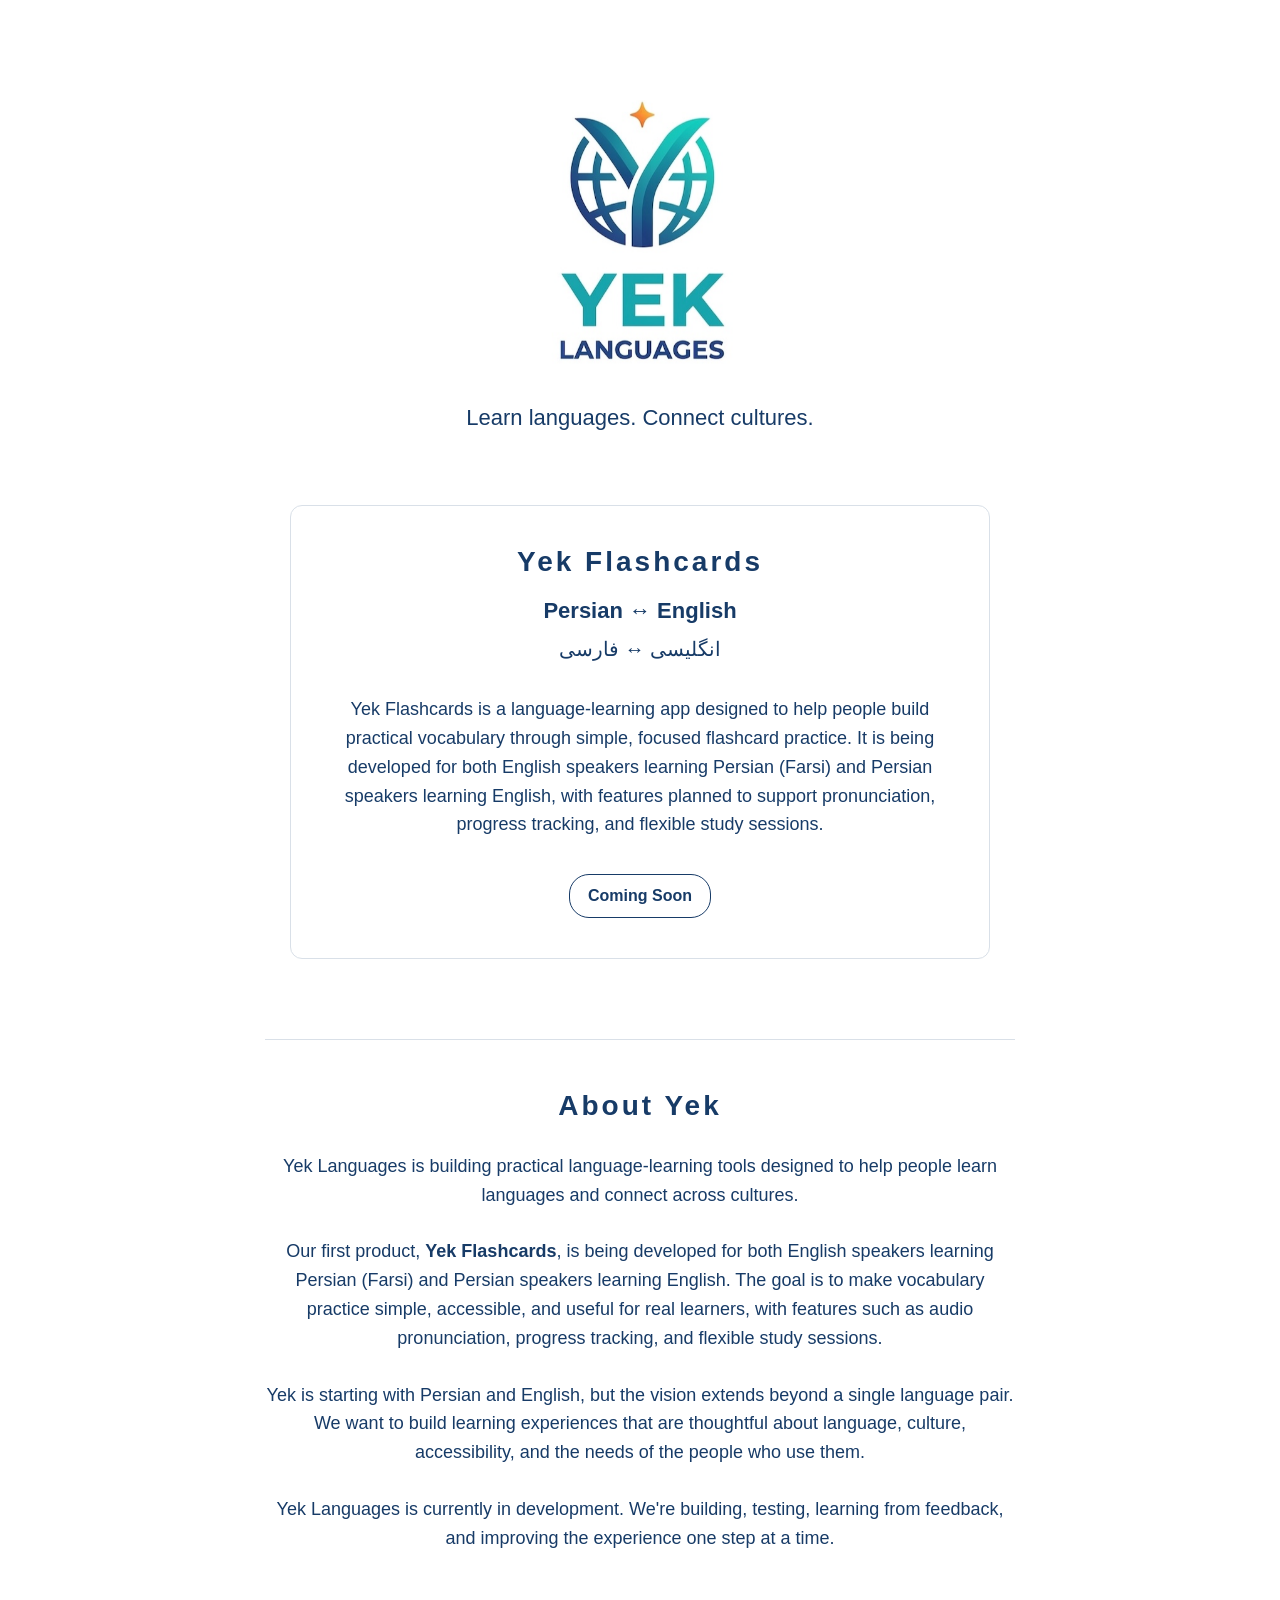
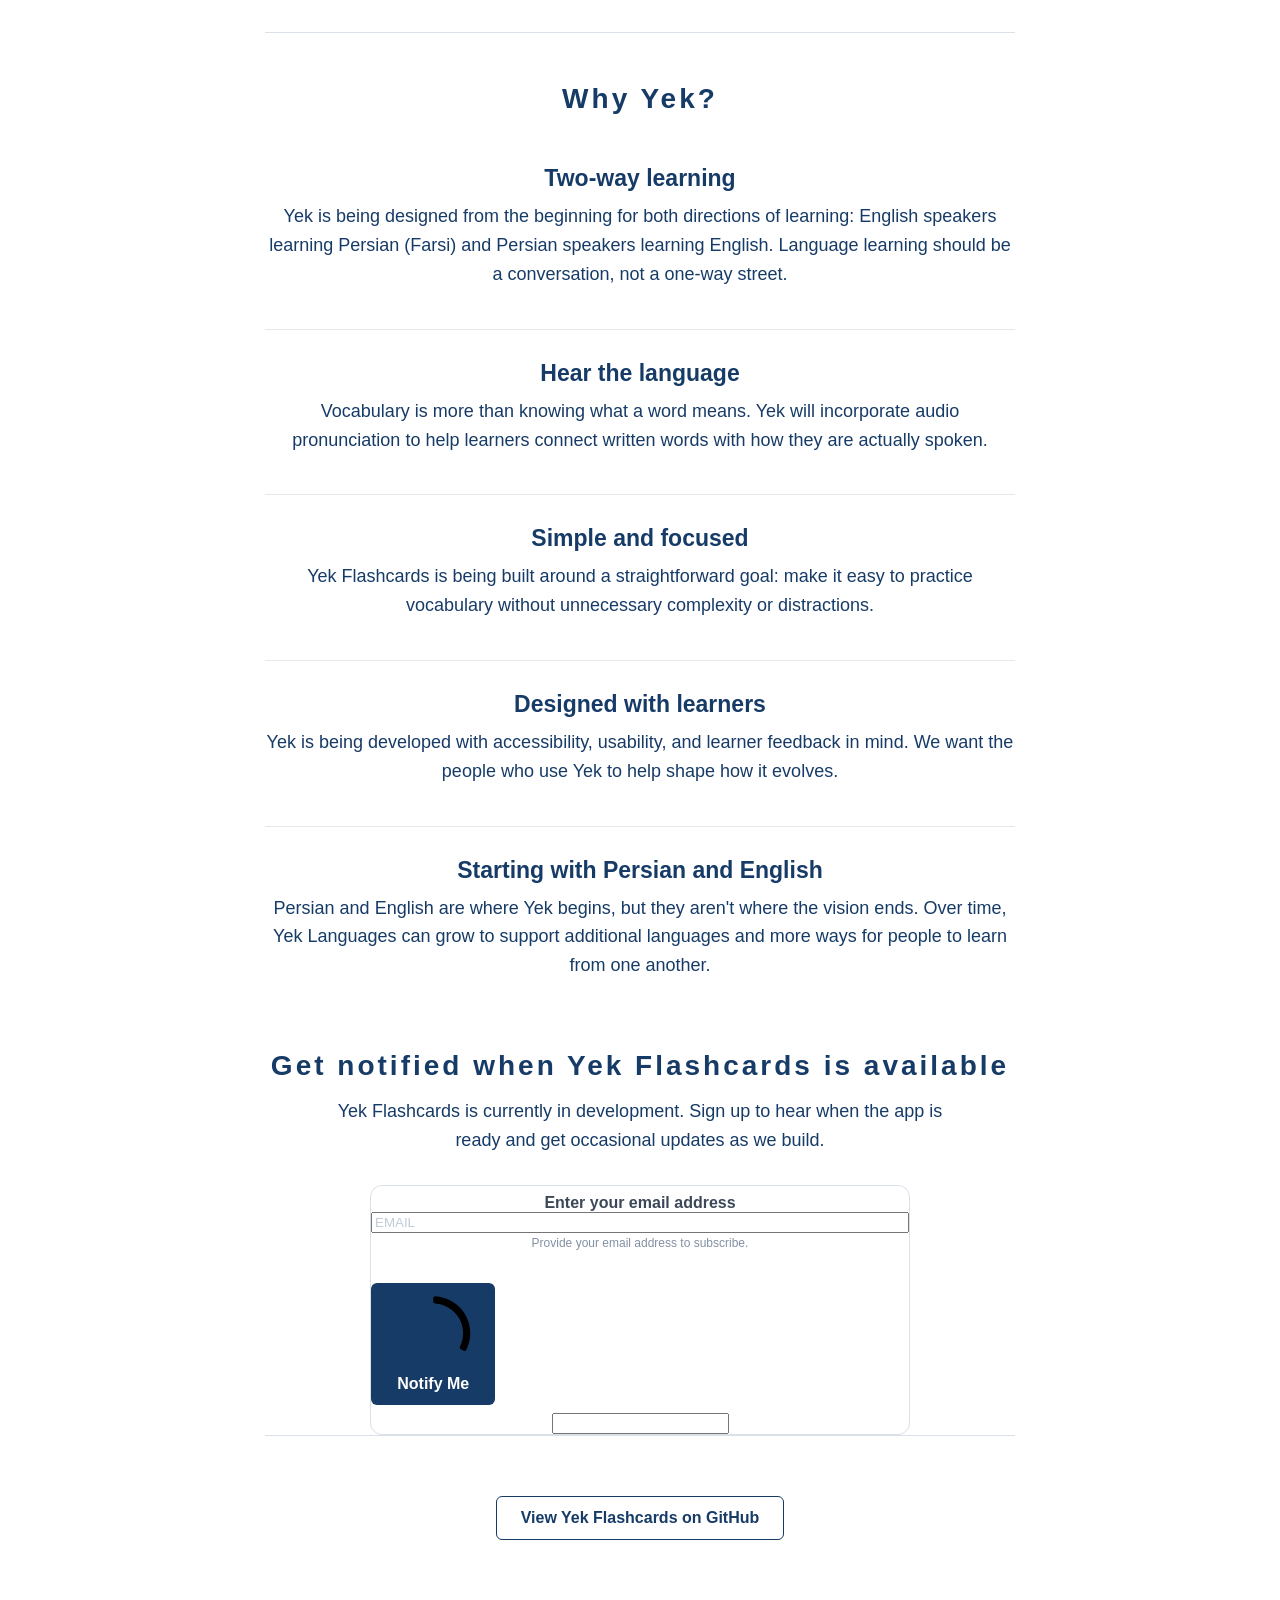
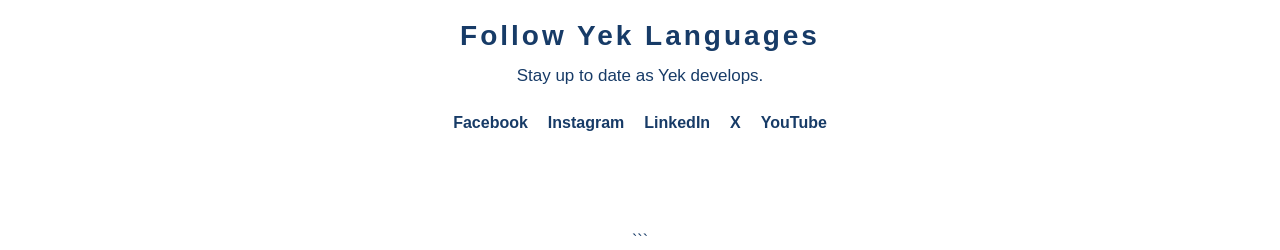
==== commit 9d2c9a3c: "Update index.html" ====
--- a/index.html
+++ b/index.html
@@ -1,4 +1,3 @@
-```html
 <!DOCTYPE html>
 <html lang="en">
 <head>
--- a/styles.css
+++ b/styles.css
@@ -350,5 +350,3 @@
         width: 100% !important;
     }
 }
-```
-
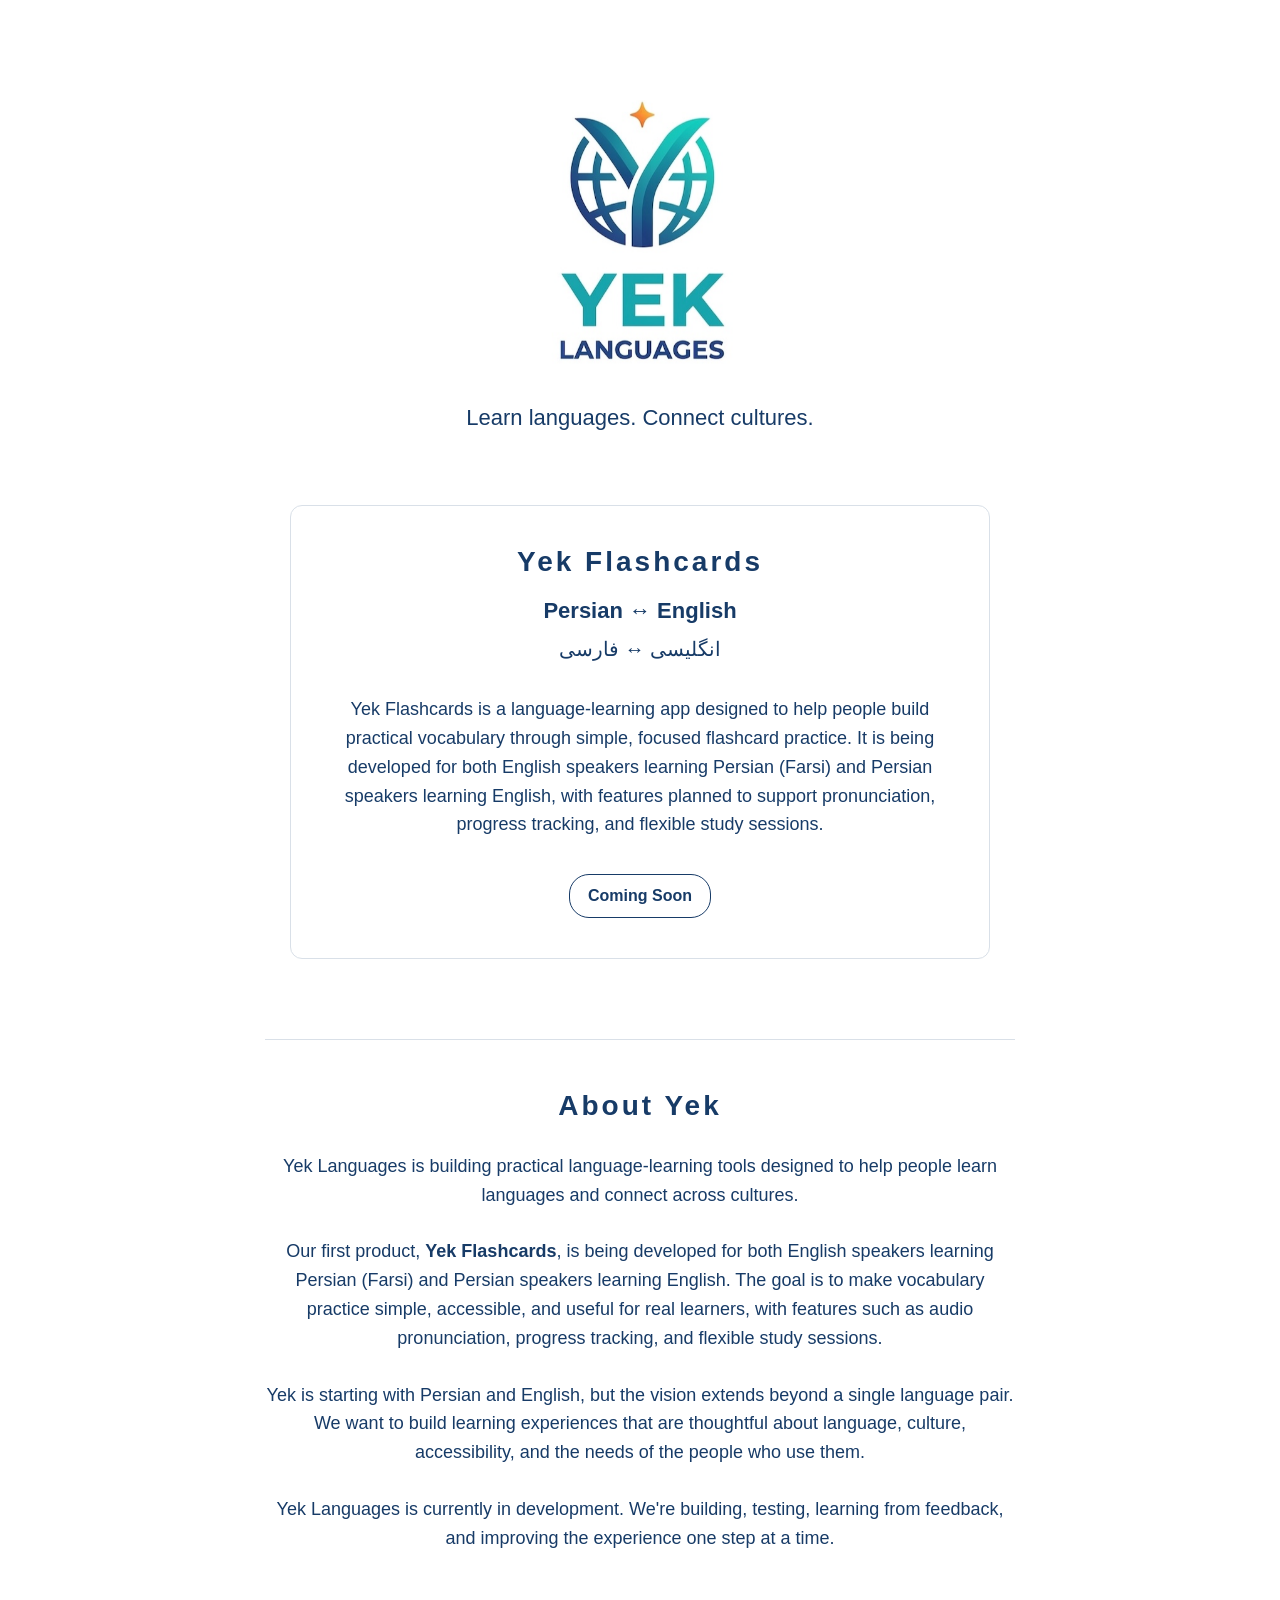
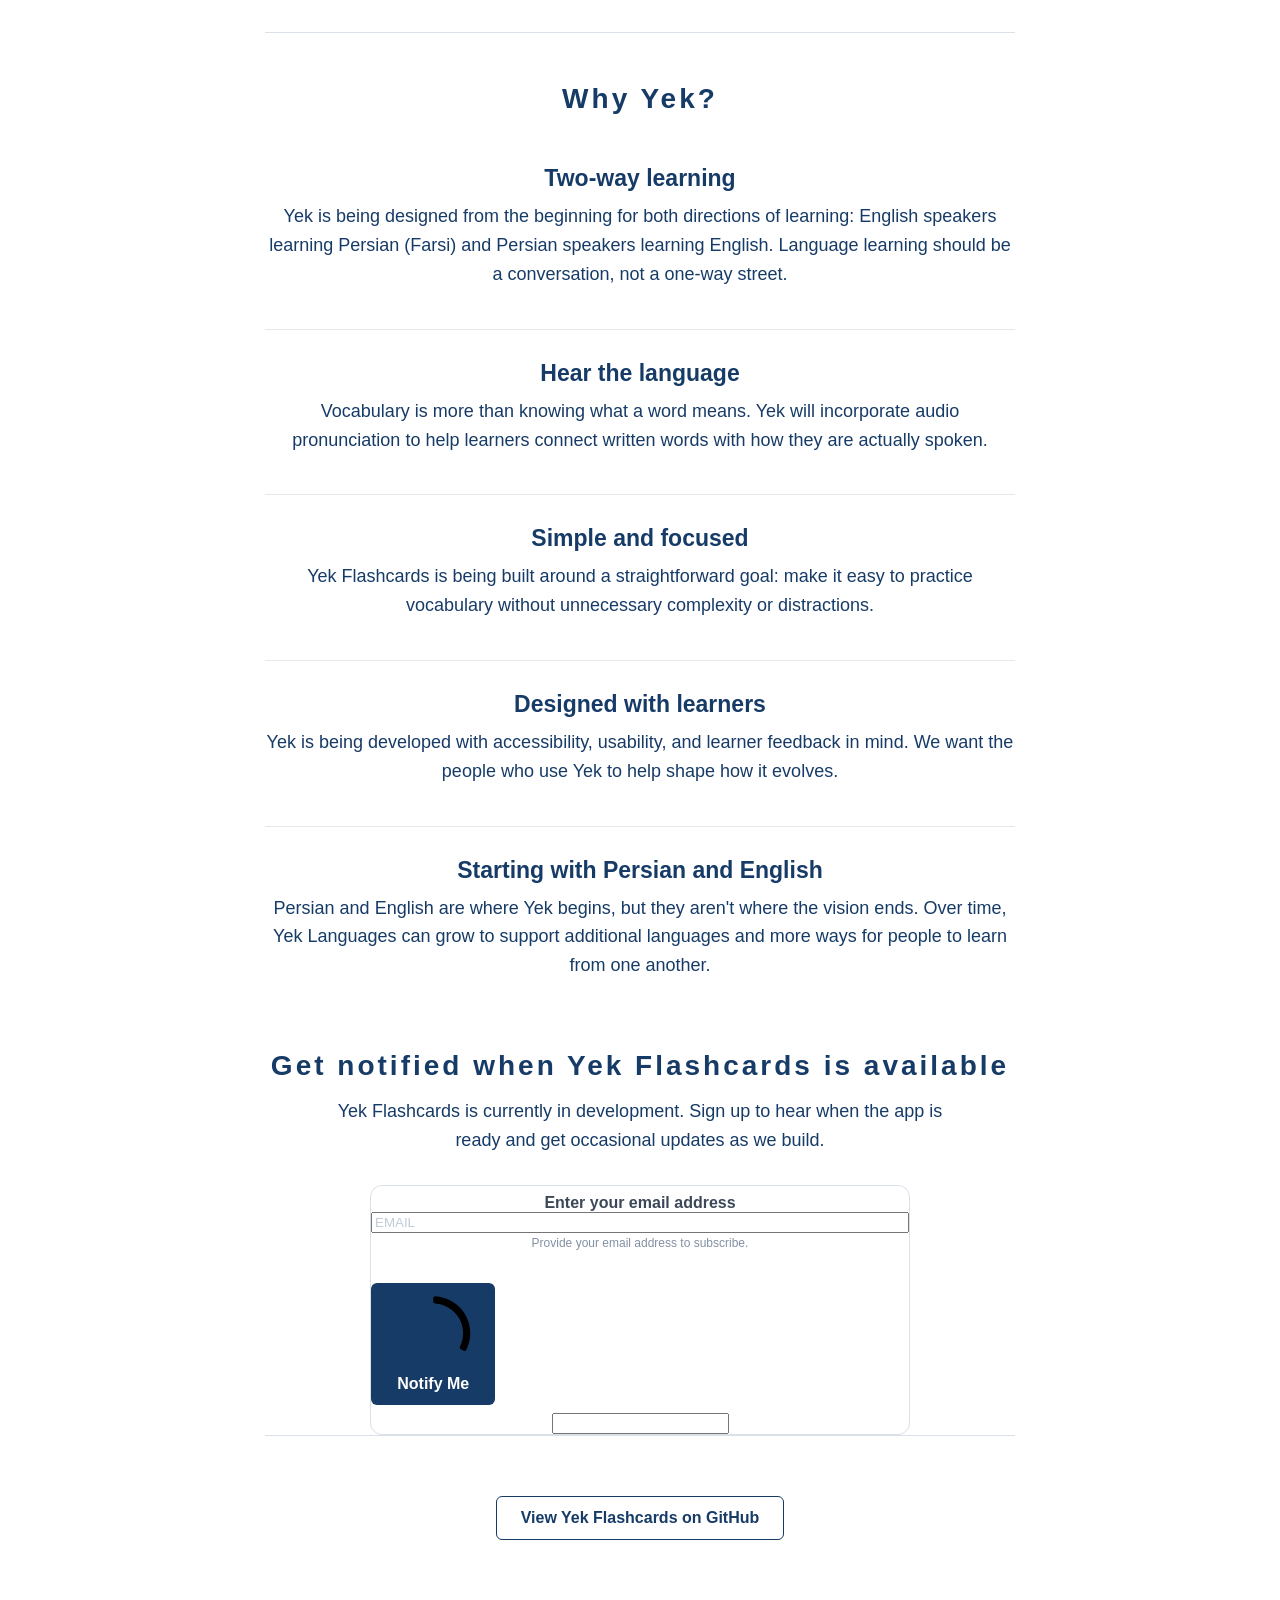
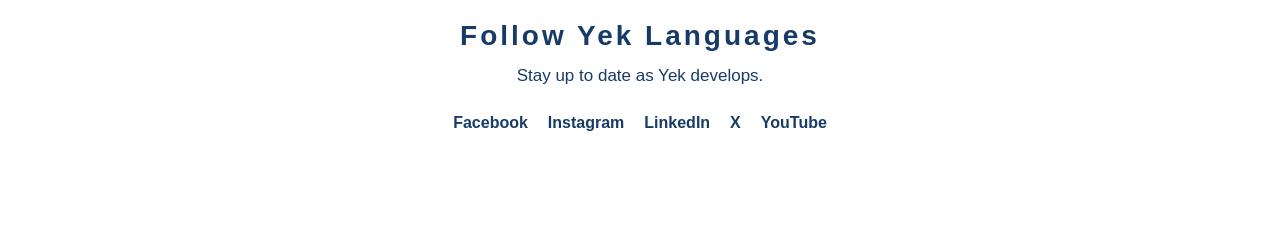
==== commit 982ea00b: "Update index.html" ====
--- a/index.html
+++ b/index.html
@@ -449,4 +449,3 @@
 
 </body>
 </html>
-```
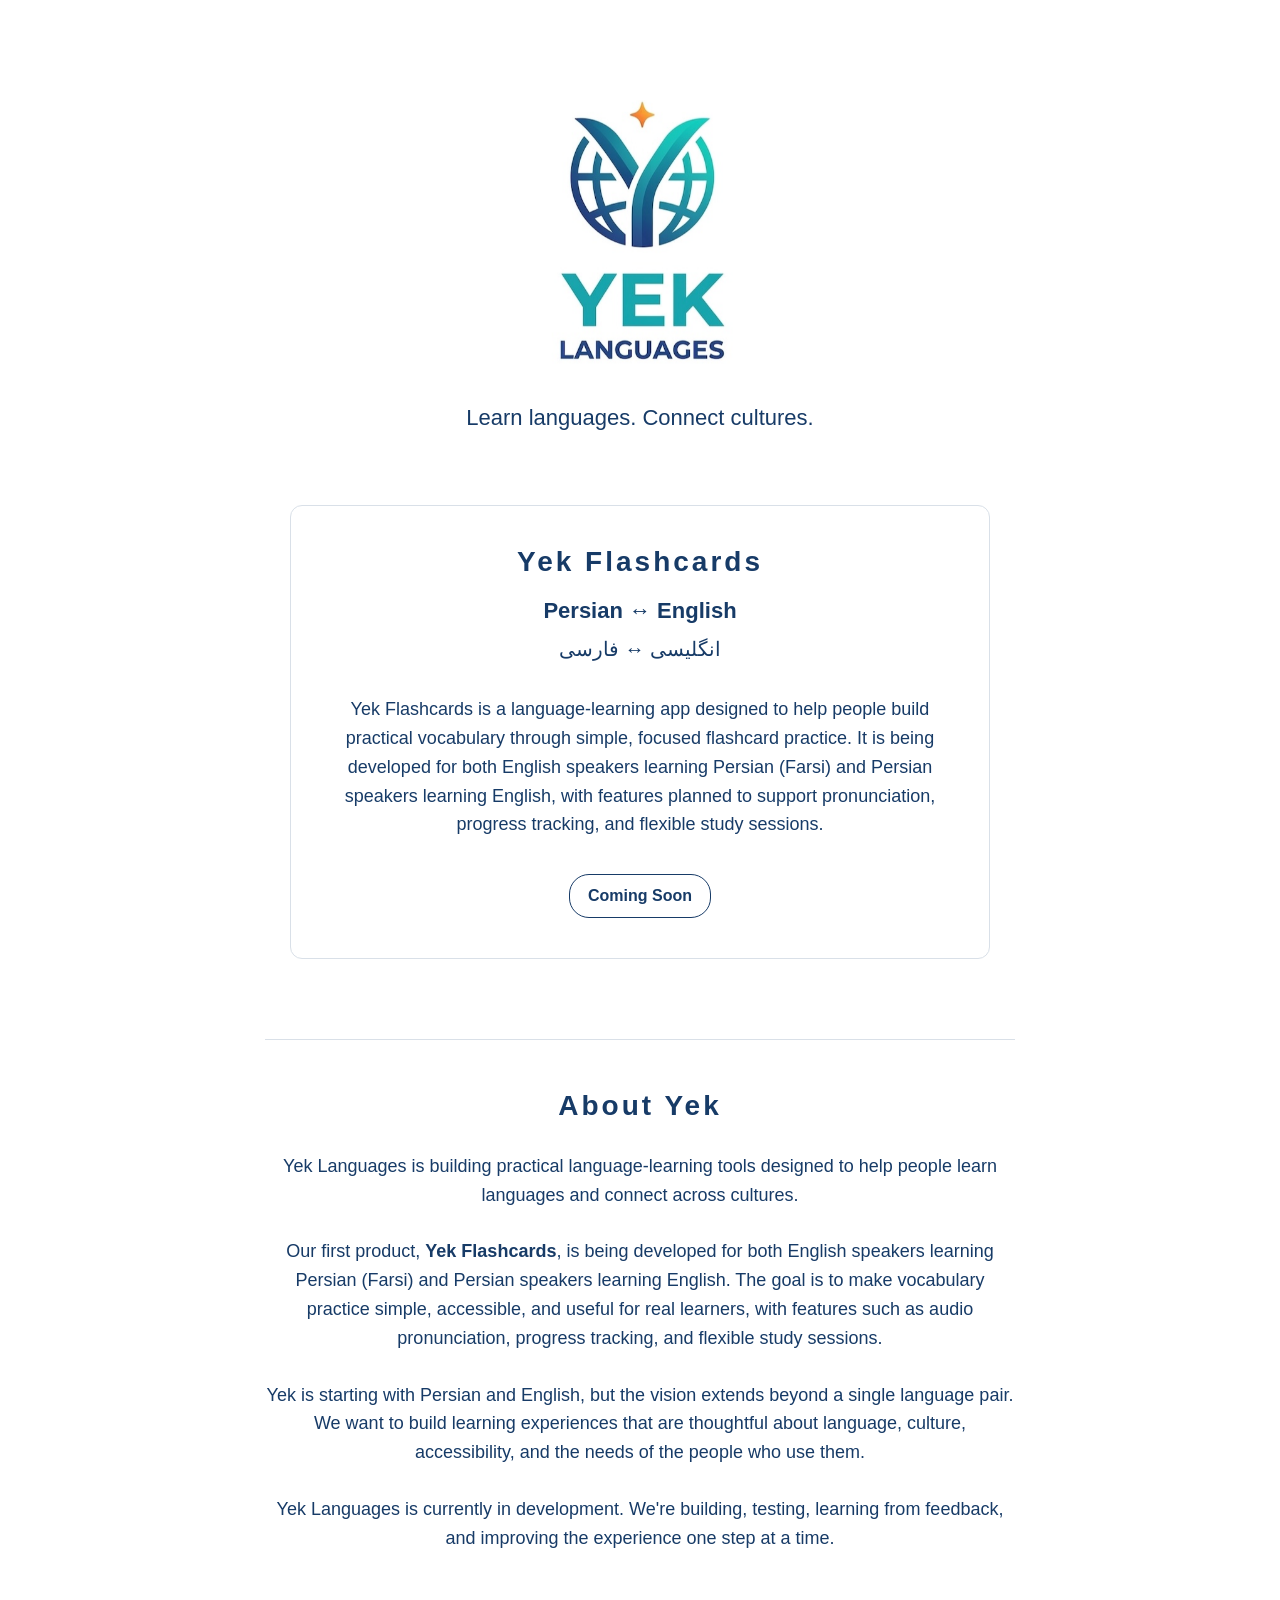
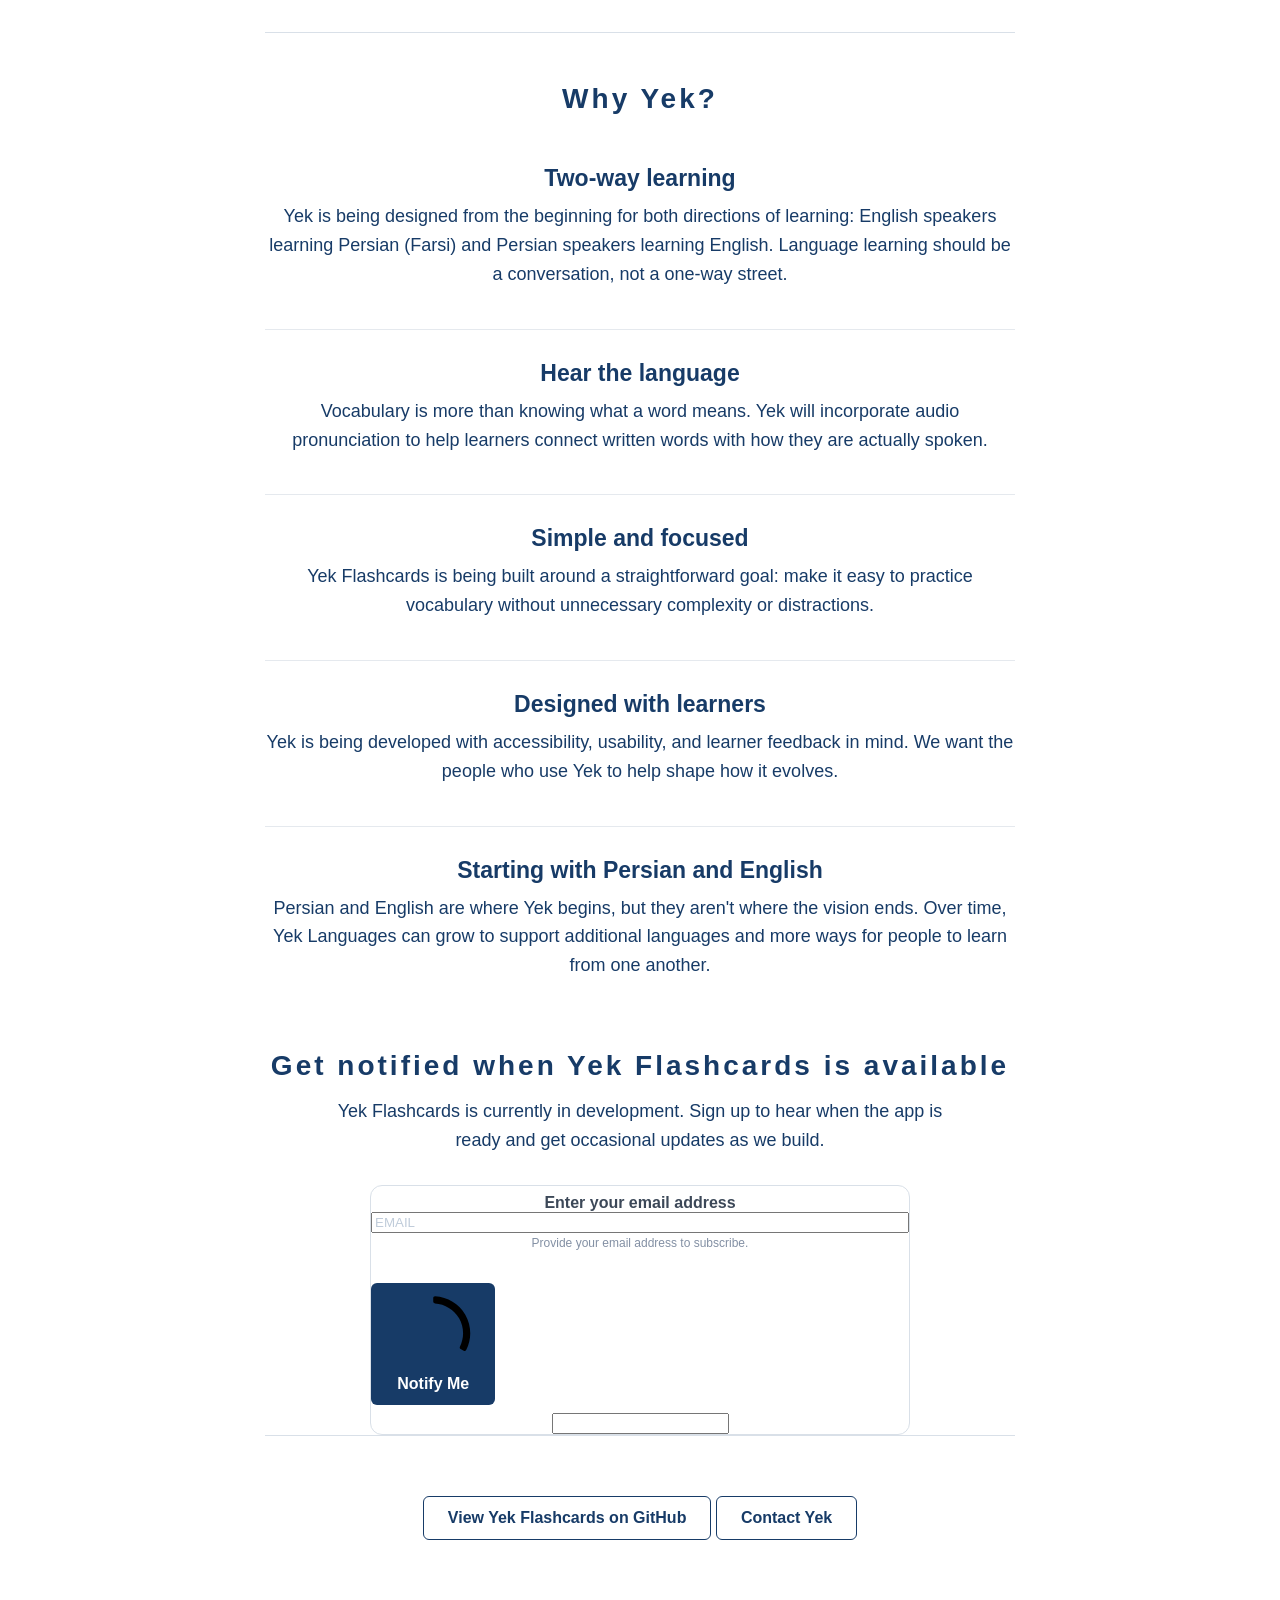
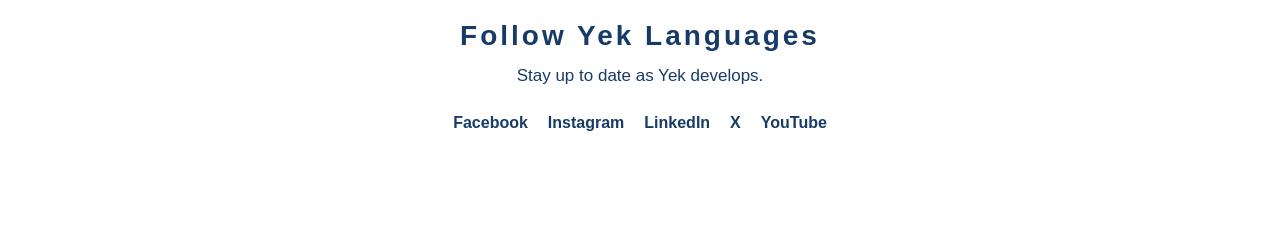
==== commit 2fa1bc41: "Update index.html" ====
--- a/index.html
+++ b/index.html
@@ -334,59 +334,65 @@
         </section>
 
 
-        <section class="connect">
-
-            <a href="https://github.com/jeffkrystek/Yek_flashcard"
+<section class="connect">
+
+    <a href="https://github.com/jeffkrystek/Yek_flashcard"
+       target="_blank"
+       rel="noopener noreferrer"
+       class="github-link">
+        View Yek Flashcards on GitHub
+    </a>
+
+    <a href="mailto:contact@yeklanguages.com"
+       class="github-link">
+        Contact Yek
+    </a>
+
+    <div class="social-section">
+
+        <h2>Follow Yek Languages</h2>
+
+        <p>
+            Stay up to date as Yek develops.
+        </p>
+
+        <div class="social-links">
+
+            <a href="https://www.facebook.com/profile.php?id=61594041969169"
                target="_blank"
-               rel="noopener noreferrer"
-               class="github-link">
-                View Yek Flashcards on GitHub
+               rel="noopener noreferrer">
+                Facebook
             </a>
 
-            <div class="social-section">
-
-                <h2>Follow Yek Languages</h2>
-
-                <p>
-                    Stay up to date as Yek develops.
-                </p>
-
-                <div class="social-links">
-
-                    <a href="https://www.facebook.com/profile.php?id=61594041969169"
-                       target="_blank"
-                       rel="noopener noreferrer">
-                        Facebook
-                    </a>
-
-                    <a href="https://www.instagram.com/yeklanguages/"
-                       target="_blank"
-                       rel="noopener noreferrer">
-                        Instagram
-                    </a>
-
-                    <a href="https://www.linkedin.com/company/yek-languages"
-                       target="_blank"
-                       rel="noopener noreferrer">
-                        LinkedIn
-                    </a>
-
-                    <a href="https://x.com/yeklanguages"
-                       target="_blank"
-                       rel="noopener noreferrer">
-                        X
-                    </a>
-
-                    <a href="https://www.youtube.com/@yeklanguages"
-                       target="_blank"
-                       rel="noopener noreferrer">
-                        YouTube
-                    </a>
-
-                </div>
-            </div>
-
-        </section>
+            <a href="https://www.instagram.com/yeklanguages/"
+               target="_blank"
+               rel="noopener noreferrer">
+                Instagram
+            </a>
+
+            <a href="https://www.linkedin.com/company/yek-languages"
+               target="_blank"
+               rel="noopener noreferrer">
+                LinkedIn
+            </a>
+
+            <a href="https://x.com/yeklanguages"
+               target="_blank"
+               rel="noopener noreferrer">
+                X
+            </a>
+
+            <a href="https://www.youtube.com/@yeklanguages"
+               target="_blank"
+               rel="noopener noreferrer">
+                YouTube
+            </a>
+
+        </div>
+    </div>
+
+</section>
+
 
     </main>
 
